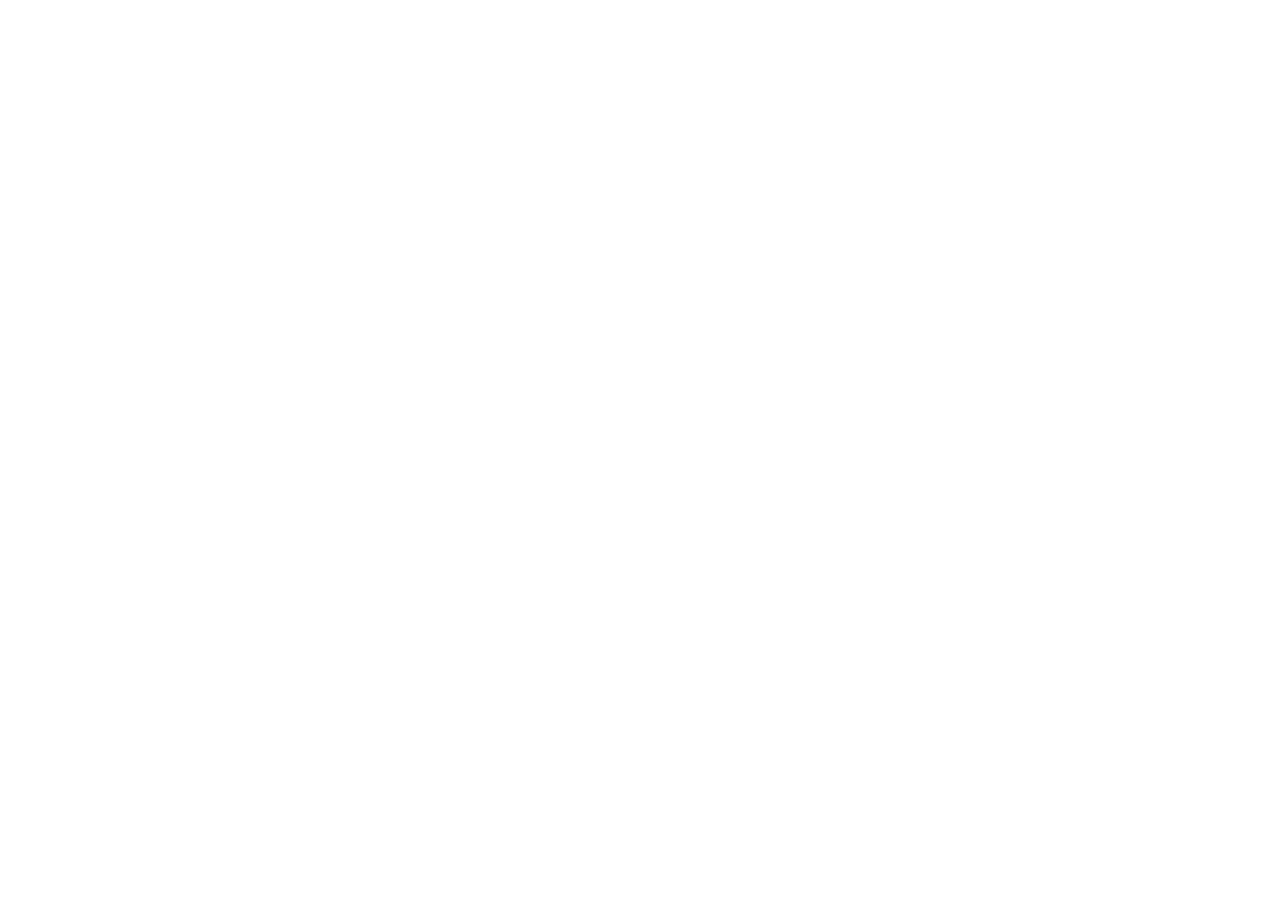
==== index.html @ d4f19b47 "初始化项目" ====
<!DOCTYPE html>
<html lang="en">
  <head>
    <meta charset="UTF-8" />
    <meta http-equiv="X-UA-Compatible" content="IE=edge" />
    <meta name="viewport" content="width=device-width, initial-scale=1.0" />
    <title>Document</title>
  </head>
  <body></body>
</html>
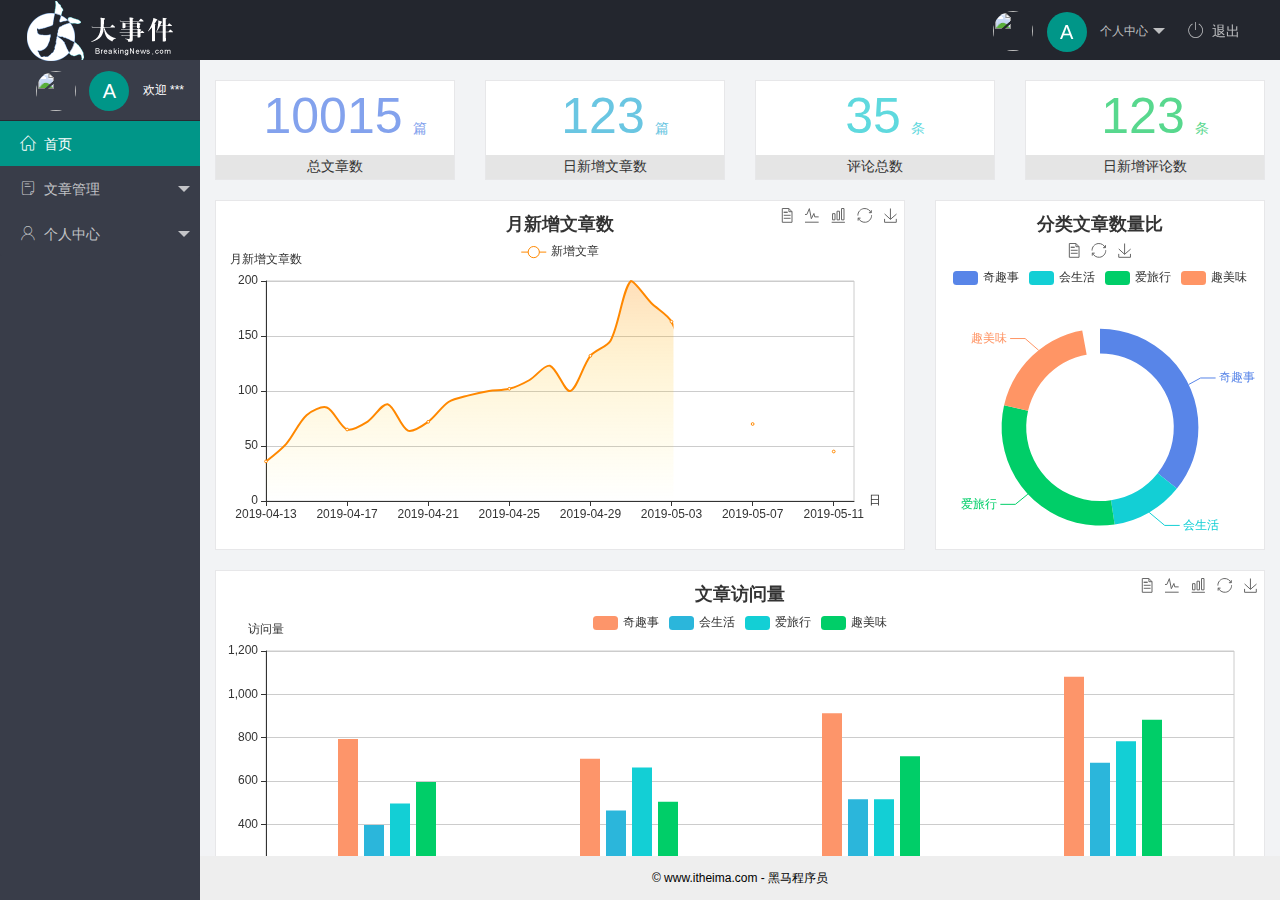
==== commit 6e590282: "完成主页功能的开发" ====
--- a/index.html
+++ b/index.html
@@ -4,7 +4,115 @@
     <meta charset="UTF-8" />
     <meta http-equiv="X-UA-Compatible" content="IE=edge" />
     <meta name="viewport" content="width=device-width, initial-scale=1.0" />
-    <title>Document</title>
+    <title>后台主页</title>
+    <link rel="stylesheet" href="/assets/lib/layui/css/layui.css" />
+    <link rel="stylesheet" href="/assets/css/index.css" />
+    <link rel="stylesheet" href="/assets/fonts/iconfont.css" />
   </head>
-  <body></body>
+  <body class="layui-layout-body">
+    <div class="layui-layout layui-layout-admin">
+      <div class="layui-header">
+        <div class="layui-logo">
+          <img src="/assets/images/logo.png" alt="" />
+        </div>
+        <!-- 头部区域（可配合layui已有的水平导航） -->
+        <ul class="layui-nav layui-layout-right">
+          <li class="layui-nav-item">
+            <a href="javascript:;" class="userinfo">
+              <img src="http://t.cn/RCzsdCq" class="layui-nav-img" />
+              <span class="text-avatar">A</span>
+              个人中心
+            </a>
+            <dl class="layui-nav-child">
+              <dd><a href="">基本资料</a></dd>
+              <dd><a href="">更换头像</a></dd>
+              <dd><a href="">重置密码</a></dd>
+            </dl>
+          </li>
+          <li class="layui-nav-item">
+            <a href="javascript:;" id="btnLogout"
+              ><span class="iconfont icon-tuichu"></span>退出</a
+            >
+          </li>
+        </ul>
+      </div>
+
+      <div class="layui-side layui-bg-black">
+        <div class="layui-side-scroll">
+          <div class="userinfo">
+            <img src="http://t.cn/RCzsdCq" class="layui-nav-img" />
+            <span class="text-avatar">A</span>
+            <span id="welcome">欢迎 ***</span>
+          </div>
+          <!-- 左侧导航区域（可配合layui已有的垂直导航） -->
+          <ul class="layui-nav layui-nav-tree" lay-shrink="all">
+            <li class="layui-nav-item layui-this">
+              <a href="/home/dashboard.html" target="fm"
+                ><span class="iconfont icon-home"></span>首页</a
+              >
+            </li>
+            <li class="layui-nav-item">
+              <a class="" href="javascript:;"
+                ><span class="iconfont icon-16"></span>文章管理</a
+              >
+              <dl class="layui-nav-child">
+                <dd>
+                  <a href="javascript:;"
+                    ><i class="layui-icon layui-icon-app"></i>文章类别</a
+                  >
+                </dd>
+                <dd>
+                  <a href="javascript:;"
+                    ><i class="layui-icon layui-icon-app"></i>文章列表</a
+                  >
+                </dd>
+                <dd>
+                  <a href="javascript:;"
+                    ><i class="layui-icon layui-icon-app"></i>发布文章</a
+                  >
+                </dd>
+              </dl>
+            </li>
+            <li class="layui-nav-item">
+              <a href="javascript:;">
+                <span class="iconfont icon-user"></span>个人中心
+              </a>
+              <dl class="layui-nav-child">
+                <dd>
+                  <a href="javascript:;"
+                    ><i class="layui-icon layui-icon-app"></i>基本资料</a
+                  >
+                </dd>
+                <dd>
+                  <a href="javascript:;"
+                    ><i class="layui-icon layui-icon-app"></i>更换头像</a
+                  >
+                </dd>
+                <dd>
+                  <a href="javascript:;"
+                    ><i class="layui-icon layui-icon-app"></i>重置密码</a
+                  >
+                </dd>
+              </dl>
+            </li>
+          </ul>
+        </div>
+      </div>
+
+      <div class="layui-body">
+        <!-- 内容主体区域 -->
+        <iframe name="fm" src="/home/dashboard.html" frameborder="0"></iframe>
+      </div>
+
+      <div class="layui-footer">
+        <!-- 底部固定区域 -->
+        © www.itheima.com - 黑马程序员
+      </div>
+    </div>
+    <!-- 导入 layui 的JS文件 -->
+    <script src="/assets/lib/layui/layui.all.js"></script>
+    <script src="/assets/lib/jquery.js"></script>
+    <script src="/assets/js/baseAPI.js"></script>
+    <script src="/assets/js/index.js"></script>
+  </body>
 </html>
--- a/assets/lib/layui/css/layui.css
+++ b/assets/lib/layui/css/layui.css
@@ -0,0 +1,2 @@
+/** layui-v2.5.5 MIT License By https://www.layui.com */
+ .layui-inline,img{display:inline-block;vertical-align:middle}h1,h2,h3,h4,h5,h6{font-weight:400}.layui-edge,.layui-header,.layui-inline,.layui-main{position:relative}.layui-body,.layui-edge,.layui-elip{overflow:hidden}.layui-btn,.layui-edge,.layui-inline,img{vertical-align:middle}.layui-btn,.layui-disabled,.layui-icon,.layui-unselect{-moz-user-select:none;-webkit-user-select:none;-ms-user-select:none}.layui-elip,.layui-form-checkbox span,.layui-form-pane .layui-form-label{text-overflow:ellipsis;white-space:nowrap}.layui-breadcrumb,.layui-tree-btnGroup{visibility:hidden}blockquote,body,button,dd,div,dl,dt,form,h1,h2,h3,h4,h5,h6,input,li,ol,p,pre,td,textarea,th,ul{margin:0;padding:0;-webkit-tap-highlight-color:rgba(0,0,0,0)}a:active,a:hover{outline:0}img{border:none}li{list-style:none}table{border-collapse:collapse;border-spacing:0}h4,h5,h6{font-size:100%}button,input,optgroup,option,select,textarea{font-family:inherit;font-size:inherit;font-style:inherit;font-weight:inherit;outline:0}pre{white-space:pre-wrap;white-space:-moz-pre-wrap;white-space:-pre-wrap;white-space:-o-pre-wrap;word-wrap:break-word}body{line-height:24px;font:14px Helvetica Neue,Helvetica,PingFang SC,Tahoma,Arial,sans-serif}hr{height:1px;margin:10px 0;border:0;clear:both}a{color:#333;text-decoration:none}a:hover{color:#777}a cite{font-style:normal;*cursor:pointer}.layui-border-box,.layui-border-box *{box-sizing:border-box}.layui-box,.layui-box *{box-sizing:content-box}.layui-clear{clear:both;*zoom:1}.layui-clear:after{content:'\20';clear:both;*zoom:1;display:block;height:0}.layui-inline{*display:inline;*zoom:1}.layui-edge{display:inline-block;width:0;height:0;border-width:6px;border-style:dashed;border-color:transparent}.layui-edge-top{top:-4px;border-bottom-color:#999;border-bottom-style:solid}.layui-edge-right{border-left-color:#999;border-left-style:solid}.layui-edge-bottom{top:2px;border-top-color:#999;border-top-style:solid}.layui-edge-left{border-right-color:#999;border-right-style:solid}.layui-disabled,.layui-disabled:hover{color:#d2d2d2!important;cursor:not-allowed!important}.layui-circle{border-radius:100%}.layui-show{display:block!important}.layui-hide{display:none!important}@font-face{font-family:layui-icon;src:url(../font/iconfont.eot?v=250);src:url(../font/iconfont.eot?v=250#iefix) format('embedded-opentype'),url(../font/iconfont.woff2?v=250) format('woff2'),url(../font/iconfont.woff?v=250) format('woff'),url(../font/iconfont.ttf?v=250) format('truetype'),url(../font/iconfont.svg?v=250#layui-icon) format('svg')}.layui-icon{font-family:layui-icon!important;font-size:16px;font-style:normal;-webkit-font-smoothing:antialiased;-moz-osx-font-smoothing:grayscale}.layui-icon-reply-fill:before{content:"\e611"}.layui-icon-set-fill:before{content:"\e614"}.layui-icon-menu-fill:before{content:"\e60f"}.layui-icon-search:before{content:"\e615"}.layui-icon-share:before{content:"\e641"}.layui-icon-set-sm:before{content:"\e620"}.layui-icon-engine:before{content:"\e628"}.layui-icon-close:before{content:"\1006"}.layui-icon-close-fill:before{content:"\1007"}.layui-icon-chart-screen:before{content:"\e629"}.layui-icon-star:before{content:"\e600"}.layui-icon-circle-dot:before{content:"\e617"}.layui-icon-chat:before{content:"\e606"}.layui-icon-release:before{content:"\e609"}.layui-icon-list:before{content:"\e60a"}.layui-icon-chart:before{content:"\e62c"}.layui-icon-ok-circle:before{content:"\1005"}.layui-icon-layim-theme:before{content:"\e61b"}.layui-icon-table:before{content:"\e62d"}.layui-icon-right:before{content:"\e602"}.layui-icon-left:before{content:"\e603"}.layui-icon-cart-simple:before{content:"\e698"}.layui-icon-face-cry:before{content:"\e69c"}.layui-icon-face-smile:before{content:"\e6af"}.layui-icon-survey:before{content:"\e6b2"}.layui-icon-tree:before{content:"\e62e"}.layui-icon-upload-circle:before{content:"\e62f"}.layui-icon-add-circle:before{content:"\e61f"}.layui-icon-download-circle:before{content:"\e601"}.layui-icon-templeate-1:before{content:"\e630"}.layui-icon-util:before{content:"\e631"}.layui-icon-face-surprised:before{content:"\e664"}.layui-icon-edit:before{content:"\e642"}.layui-icon-speaker:before{content:"\e645"}.layui-icon-down:before{content:"\e61a"}.layui-icon-file:before{content:"\e621"}.layui-icon-layouts:before{content:"\e632"}.layui-icon-rate-half:before{content:"\e6c9"}.layui-icon-add-circle-fine:before{content:"\e608"}.layui-icon-prev-circle:before{content:"\e633"}.layui-icon-read:before{content:"\e705"}.layui-icon-404:before{content:"\e61c"}.layui-icon-carousel:before{content:"\e634"}.layui-icon-help:before{content:"\e607"}.layui-icon-code-circle:before{content:"\e635"}.layui-icon-water:before{content:"\e636"}.layui-icon-username:before{content:"\e66f"}.layui-icon-find-fill:before{content:"\e670"}.layui-icon-about:before{content:"\e60b"}.layui-icon-location:before{content:"\e715"}.layui-icon-up:before{content:"\e619"}.layui-icon-pause:before{content:"\e651"}.layui-icon-date:before{content:"\e637"}.layui-icon-layim-uploadfile:before{content:"\e61d"}.layui-icon-delete:before{content:"\e640"}.layui-icon-play:before{content:"\e652"}.layui-icon-top:before{content:"\e604"}.layui-icon-friends:before{content:"\e612"}.layui-icon-refresh-3:before{content:"\e9aa"}.layui-icon-ok:before{content:"\e605"}.layui-icon-layer:before{content:"\e638"}.layui-icon-face-smile-fine:before{content:"\e60c"}.layui-icon-dollar:before{content:"\e659"}.layui-icon-group:before{content:"\e613"}.layui-icon-layim-download:before{content:"\e61e"}.layui-icon-picture-fine:before{content:"\e60d"}.layui-icon-link:before{content:"\e64c"}.layui-icon-diamond:before{content:"\e735"}.layui-icon-log:before{content:"\e60e"}.layui-icon-rate-solid:before{content:"\e67a"}.layui-icon-fonts-del:before{content:"\e64f"}.layui-icon-unlink:before{content:"\e64d"}.layui-icon-fonts-clear:before{content:"\e639"}.layui-icon-triangle-r:before{content:"\e623"}.layui-icon-circle:before{content:"\e63f"}.layui-icon-radio:before{content:"\e643"}.layui-icon-align-center:before{content:"\e647"}.layui-icon-align-right:before{content:"\e648"}.layui-icon-align-left:before{content:"\e649"}.layui-icon-loading-1:before{content:"\e63e"}.layui-icon-return:before{content:"\e65c"}.layui-icon-fonts-strong:before{content:"\e62b"}.layui-icon-upload:before{content:"\e67c"}.layui-icon-dialogue:before{content:"\e63a"}.layui-icon-video:before{content:"\e6ed"}.layui-icon-headset:before{content:"\e6fc"}.layui-icon-cellphone-fine:before{content:"\e63b"}.layui-icon-add-1:before{content:"\e654"}.layui-icon-face-smile-b:before{content:"\e650"}.layui-icon-fonts-html:before{content:"\e64b"}.layui-icon-form:before{content:"\e63c"}.layui-icon-cart:before{content:"\e657"}.layui-icon-camera-fill:before{content:"\e65d"}.layui-icon-tabs:before{content:"\e62a"}.layui-icon-fonts-code:before{content:"\e64e"}.layui-icon-fire:before{content:"\e756"}.layui-icon-set:before{content:"\e716"}.layui-icon-fonts-u:before{content:"\e646"}.layui-icon-triangle-d:before{content:"\e625"}.layui-icon-tips:before{content:"\e702"}.layui-icon-picture:before{content:"\e64a"}.layui-icon-more-vertical:before{content:"\e671"}.layui-icon-flag:before{content:"\e66c"}.layui-icon-loading:before{content:"\e63d"}.layui-icon-fonts-i:before{content:"\e644"}.layui-icon-refresh-1:before{content:"\e666"}.layui-icon-rmb:before{content:"\e65e"}.layui-icon-home:before{content:"\e68e"}.layui-icon-user:before{content:"\e770"}.layui-icon-notice:before{content:"\e667"}.layui-icon-login-weibo:before{content:"\e675"}.layui-icon-voice:before{content:"\e688"}.layui-icon-upload-drag:before{content:"\e681"}.layui-icon-login-qq:before{content:"\e676"}.layui-icon-snowflake:before{content:"\e6b1"}.layui-icon-file-b:before{content:"\e655"}.layui-icon-template:before{content:"\e663"}.layui-icon-auz:before{content:"\e672"}.layui-icon-console:before{content:"\e665"}.layui-icon-app:before{content:"\e653"}.layui-icon-prev:before{content:"\e65a"}.layui-icon-website:before{content:"\e7ae"}.layui-icon-next:before{content:"\e65b"}.layui-icon-component:before{content:"\e857"}.layui-icon-more:before{content:"\e65f"}.layui-icon-login-wechat:before{content:"\e677"}.layui-icon-shrink-right:before{content:"\e668"}.layui-icon-spread-left:before{content:"\e66b"}.layui-icon-camera:before{content:"\e660"}.layui-icon-note:before{content:"\e66e"}.layui-icon-refresh:before{content:"\e669"}.layui-icon-female:before{content:"\e661"}.layui-icon-male:before{content:"\e662"}.layui-icon-password:before{content:"\e673"}.layui-icon-senior:before{content:"\e674"}.layui-icon-theme:before{content:"\e66a"}.layui-icon-tread:before{content:"\e6c5"}.layui-icon-praise:before{content:"\e6c6"}.layui-icon-star-fill:before{content:"\e658"}.layui-icon-rate:before{content:"\e67b"}.layui-icon-template-1:before{content:"\e656"}.layui-icon-vercode:before{content:"\e679"}.layui-icon-cellphone:before{content:"\e678"}.layui-icon-screen-full:before{content:"\e622"}.layui-icon-screen-restore:before{content:"\e758"}.layui-icon-cols:before{content:"\e610"}.layui-icon-export:before{content:"\e67d"}.layui-icon-print:before{content:"\e66d"}.layui-icon-slider:before{content:"\e714"}.layui-icon-addition:before{content:"\e624"}.layui-icon-subtraction:before{content:"\e67e"}.layui-icon-service:before{content:"\e626"}.layui-icon-transfer:before{content:"\e691"}.layui-main{width:1140px;margin:0 auto}.layui-header{z-index:1000;height:60px}.layui-header a:hover{transition:all .5s;-webkit-transition:all .5s}.layui-side{position:fixed;left:0;top:0;bottom:0;z-index:999;width:200px;overflow-x:hidden}.layui-side-scroll{position:relative;width:220px;height:100%;overflow-x:hidden}.layui-body{position:absolute;left:200px;right:0;top:0;bottom:0;z-index:998;width:auto;overflow-y:auto;box-sizing:border-box}.layui-layout-body{overflow:hidden}.layui-layout-admin .layui-header{background-color:#23262E}.layui-layout-admin .layui-side{top:60px;width:200px;overflow-x:hidden}.layui-layout-admin .layui-body{position:fixed;top:60px;bottom:44px}.layui-layout-admin .layui-main{width:auto;margin:0 15px}.layui-layout-admin .layui-footer{position:fixed;left:200px;right:0;bottom:0;height:44px;line-height:44px;padding:0 15px;background-color:#eee}.layui-layout-admin .layui-logo{position:absolute;left:0;top:0;width:200px;height:100%;line-height:60px;text-align:center;color:#009688;font-size:16px}.layui-layout-admin .layui-header .layui-nav{background:0 0}.layui-layout-left{position:absolute!important;left:200px;top:0}.layui-layout-right{position:absolute!important;right:0;top:0}.layui-container{position:relative;margin:0 auto;padding:0 15px;box-sizing:border-box}.layui-fluid{position:relative;margin:0 auto;padding:0 15px}.layui-row:after,.layui-row:before{content:'';display:block;clear:both}.layui-col-lg1,.layui-col-lg10,.layui-col-lg11,.layui-col-lg12,.layui-col-lg2,.layui-col-lg3,.layui-col-lg4,.layui-col-lg5,.layui-col-lg6,.layui-col-lg7,.layui-col-lg8,.layui-col-lg9,.layui-col-md1,.layui-col-md10,.layui-col-md11,.layui-col-md12,.layui-col-md2,.layui-col-md3,.layui-col-md4,.layui-col-md5,.layui-col-md6,.layui-col-md7,.layui-col-md8,.layui-col-md9,.layui-col-sm1,.layui-col-sm10,.layui-col-sm11,.layui-col-sm12,.layui-col-sm2,.layui-col-sm3,.layui-col-sm4,.layui-col-sm5,.layui-col-sm6,.layui-col-sm7,.layui-col-sm8,.layui-col-sm9,.layui-col-xs1,.layui-col-xs10,.layui-col-xs11,.layui-col-xs12,.layui-col-xs2,.layui-col-xs3,.layui-col-xs4,.layui-col-xs5,.layui-col-xs6,.layui-col-xs7,.layui-col-xs8,.layui-col-xs9{position:relative;display:block;box-sizing:border-box}.layui-col-xs1,.layui-col-xs10,.layui-col-xs11,.layui-col-xs12,.layui-col-xs2,.layui-col-xs3,.layui-col-xs4,.layui-col-xs5,.layui-col-xs6,.layui-col-xs7,.layui-col-xs8,.layui-col-xs9{float:left}.layui-col-xs1{width:8.33333333%}.layui-col-xs2{width:16.66666667%}.layui-col-xs3{width:25%}.layui-col-xs4{width:33.33333333%}.layui-col-xs5{width:41.66666667%}.layui-col-xs6{width:50%}.layui-col-xs7{width:58.33333333%}.layui-col-xs8{width:66.66666667%}.layui-col-xs9{width:75%}.layui-col-xs10{width:83.33333333%}.layui-col-xs11{width:91.66666667%}.layui-col-xs12{width:100%}.layui-col-xs-offset1{margin-left:8.33333333%}.layui-col-xs-offset2{margin-left:16.66666667%}.layui-col-xs-offset3{margin-left:25%}.layui-col-xs-offset4{margin-left:33.33333333%}.layui-col-xs-offset5{margin-left:41.66666667%}.layui-col-xs-offset6{margin-left:50%}.layui-col-xs-offset7{margin-left:58.33333333%}.layui-col-xs-offset8{margin-left:66.66666667%}.layui-col-xs-offset9{margin-left:75%}.layui-col-xs-offset10{margin-left:83.33333333%}.layui-col-xs-offset11{margin-left:91.66666667%}.layui-col-xs-offset12{margin-left:100%}@media screen and (max-width:768px){.layui-hide-xs{display:none!important}.layui-show-xs-block{display:block!important}.layui-show-xs-inline{display:inline!important}.layui-show-xs-inline-block{display:inline-block!important}}@media screen and (min-width:768px){.layui-container{width:750px}.layui-hide-sm{display:none!important}.layui-show-sm-block{display:block!important}.layui-show-sm-inline{display:inline!important}.layui-show-sm-inline-block{display:inline-block!important}.layui-col-sm1,.layui-col-sm10,.layui-col-sm11,.layui-col-sm12,.layui-col-sm2,.layui-col-sm3,.layui-col-sm4,.layui-col-sm5,.layui-col-sm6,.layui-col-sm7,.layui-col-sm8,.layui-col-sm9{float:left}.layui-col-sm1{width:8.33333333%}.layui-col-sm2{width:16.66666667%}.layui-col-sm3{width:25%}.layui-col-sm4{width:33.33333333%}.layui-col-sm5{width:41.66666667%}.layui-col-sm6{width:50%}.layui-col-sm7{width:58.33333333%}.layui-col-sm8{width:66.66666667%}.layui-col-sm9{width:75%}.layui-col-sm10{width:83.33333333%}.layui-col-sm11{width:91.66666667%}.layui-col-sm12{width:100%}.layui-col-sm-offset1{margin-left:8.33333333%}.layui-col-sm-offset2{margin-left:16.66666667%}.layui-col-sm-offset3{margin-left:25%}.layui-col-sm-offset4{margin-left:33.33333333%}.layui-col-sm-offset5{margin-left:41.66666667%}.layui-col-sm-offset6{margin-left:50%}.layui-col-sm-offset7{margin-left:58.33333333%}.layui-col-sm-offset8{margin-left:66.66666667%}.layui-col-sm-offset9{margin-left:75%}.layui-col-sm-offset10{margin-left:83.33333333%}.layui-col-sm-offset11{margin-left:91.66666667%}.layui-col-sm-offset12{margin-left:100%}}@media screen and (min-width:992px){.layui-container{width:970px}.layui-hide-md{display:none!important}.layui-show-md-block{display:block!important}.layui-show-md-inline{display:inline!important}.layui-show-md-inline-block{display:inline-block!important}.layui-col-md1,.layui-col-md10,.layui-col-md11,.layui-col-md12,.layui-col-md2,.layui-col-md3,.layui-col-md4,.layui-col-md5,.layui-col-md6,.layui-col-md7,.layui-col-md8,.layui-col-md9{float:left}.layui-col-md1{width:8.33333333%}.layui-col-md2{width:16.66666667%}.layui-col-md3{width:25%}.layui-col-md4{width:33.33333333%}.layui-col-md5{width:41.66666667%}.layui-col-md6{width:50%}.layui-col-md7{width:58.33333333%}.layui-col-md8{width:66.66666667%}.layui-col-md9{width:75%}.layui-col-md10{width:83.33333333%}.layui-col-md11{width:91.66666667%}.layui-col-md12{width:100%}.layui-col-md-offset1{margin-left:8.33333333%}.layui-col-md-offset2{margin-left:16.66666667%}.layui-col-md-offset3{margin-left:25%}.layui-col-md-offset4{margin-left:33.33333333%}.layui-col-md-offset5{margin-left:41.66666667%}.layui-col-md-offset6{margin-left:50%}.layui-col-md-offset7{margin-left:58.33333333%}.layui-col-md-offset8{margin-left:66.66666667%}.layui-col-md-offset9{margin-left:75%}.layui-col-md-offset10{margin-left:83.33333333%}.layui-col-md-offset11{margin-left:91.66666667%}.layui-col-md-offset12{margin-left:100%}}@media screen and (min-width:1200px){.layui-container{width:1170px}.layui-hide-lg{display:none!important}.layui-show-lg-block{display:block!important}.layui-show-lg-inline{display:inline!important}.layui-show-lg-inline-block{display:inline-block!important}.layui-col-lg1,.layui-col-lg10,.layui-col-lg11,.layui-col-lg12,.layui-col-lg2,.layui-col-lg3,.layui-col-lg4,.layui-col-lg5,.layui-col-lg6,.layui-col-lg7,.layui-col-lg8,.layui-col-lg9{float:left}.layui-col-lg1{width:8.33333333%}.layui-col-lg2{width:16.66666667%}.layui-col-lg3{width:25%}.layui-col-lg4{width:33.33333333%}.layui-col-lg5{width:41.66666667%}.layui-col-lg6{width:50%}.layui-col-lg7{width:58.33333333%}.layui-col-lg8{width:66.66666667%}.layui-col-lg9{width:75%}.layui-col-lg10{width:83.33333333%}.layui-col-lg11{width:91.66666667%}.layui-col-lg12{width:100%}.layui-col-lg-offset1{margin-left:8.33333333%}.layui-col-lg-offset2{margin-left:16.66666667%}.layui-col-lg-offset3{margin-left:25%}.layui-col-lg-offset4{margin-left:33.33333333%}.layui-col-lg-offset5{margin-left:41.66666667%}.layui-col-lg-offset6{margin-left:50%}.layui-col-lg-offset7{margin-left:58.33333333%}.layui-col-lg-offset8{margin-left:66.66666667%}.layui-col-lg-offset9{margin-left:75%}.layui-col-lg-offset10{margin-left:83.33333333%}.layui-col-lg-offset11{margin-left:91.66666667%}.layui-col-lg-offset12{margin-left:100%}}.layui-col-space1{margin:-.5px}.layui-col-space1>*{padding:.5px}.layui-col-space3{margin:-1.5px}.layui-col-space3>*{padding:1.5px}.layui-col-space5{margin:-2.5px}.layui-col-space5>*{padding:2.5px}.layui-col-space8{margin:-3.5px}.layui-col-space8>*{padding:3.5px}.layui-col-space10{margin:-5px}.layui-col-space10>*{padding:5px}.layui-col-space12{margin:-6px}.layui-col-space12>*{padding:6px}.layui-col-space15{margin:-7.5px}.layui-col-space15>*{padding:7.5px}.layui-col-space18{margin:-9px}.layui-col-space18>*{padding:9px}.layui-col-space20{margin:-10px}.layui-col-space20>*{padding:10px}.layui-col-space22{margin:-11px}.layui-col-space22>*{padding:11px}.layui-col-space25{margin:-12.5px}.layui-col-space25>*{padding:12.5px}.layui-col-space30{margin:-15px}.layui-col-space30>*{padding:15px}.layui-btn,.layui-input,.layui-select,.layui-textarea,.layui-upload-button{outline:0;-webkit-appearance:none;transition:all .3s;-webkit-transition:all .3s;box-sizing:border-box}.layui-elem-quote{margin-bottom:10px;padding:15px;line-height:22px;border-left:5px solid #009688;border-radius:0 2px 2px 0;background-color:#f2f2f2}.layui-quote-nm{border-style:solid;border-width:1px 1px 1px 5px;background:0 0}.layui-elem-field{margin-bottom:10px;padding:0;border-width:1px;border-style:solid}.layui-elem-field legend{margin-left:20px;padding:0 10px;font-size:20px;font-weight:300}.layui-field-title{margin:10px 0 20px;border-width:1px 0 0}.layui-field-box{padding:10px 15px}.layui-field-title .layui-field-box{padding:10px 0}.layui-progress{position:relative;height:6px;border-radius:20px;background-color:#e2e2e2}.layui-progress-bar{position:absolute;left:0;top:0;width:0;max-width:100%;height:6px;border-radius:20px;text-align:right;background-color:#5FB878;transition:all .3s;-webkit-transition:all .3s}.layui-progress-big,.layui-progress-big .layui-progress-bar{height:18px;line-height:18px}.layui-progress-text{position:relative;top:-20px;line-height:18px;font-size:12px;color:#666}.layui-progress-big .layui-progress-text{position:static;padding:0 10px;color:#fff}.layui-collapse{border-width:1px;border-style:solid;border-radius:2px}.layui-colla-content,.layui-colla-item{border-top-width:1px;border-top-style:solid}.layui-colla-item:first-child{border-top:none}.layui-colla-title{position:relative;height:42px;line-height:42px;padding:0 15px 0 35px;color:#333;background-color:#f2f2f2;cursor:pointer;font-size:14px;overflow:hidden}.layui-colla-content{display:none;padding:10px 15px;line-height:22px;color:#666}.layui-colla-icon{position:absolute;left:15px;top:0;font-size:14px}.layui-card{margin-bottom:15px;border-radius:2px;background-color:#fff;box-shadow:0 1px 2px 0 rgba(0,0,0,.05)}.layui-card:last-child{margin-bottom:0}.layui-card-header{position:relative;height:42px;line-height:42px;padding:0 15px;border-bottom:1px solid #f6f6f6;color:#333;border-radius:2px 2px 0 0;font-size:14px}.layui-bg-black,.layui-bg-blue,.layui-bg-cyan,.layui-bg-green,.layui-bg-orange,.layui-bg-red{color:#fff!important}.layui-card-body{position:relative;padding:10px 15px;line-height:24px}.layui-card-body[pad15]{padding:15px}.layui-card-body[pad20]{padding:20px}.layui-card-body .layui-table{margin:5px 0}.layui-card .layui-tab{margin:0}.layui-panel-window{position:relative;padding:15px;border-radius:0;border-top:5px solid #E6E6E6;background-color:#fff}.layui-auxiliar-moving{position:fixed;left:0;right:0;top:0;bottom:0;width:100%;height:100%;background:0 0;z-index:9999999999}.layui-form-label,.layui-form-mid,.layui-form-select,.layui-input-block,.layui-input-inline,.layui-textarea{position:relative}.layui-bg-red{background-color:#FF5722!important}.layui-bg-orange{background-color:#FFB800!important}.layui-bg-green{background-color:#009688!important}.layui-bg-cyan{background-color:#2F4056!important}.layui-bg-blue{background-color:#1E9FFF!important}.layui-bg-black{background-color:#393D49!important}.layui-bg-gray{background-color:#eee!important;color:#666!important}.layui-badge-rim,.layui-colla-content,.layui-colla-item,.layui-collapse,.layui-elem-field,.layui-form-pane .layui-form-item[pane],.layui-form-pane .layui-form-label,.layui-input,.layui-layedit,.layui-layedit-tool,.layui-quote-nm,.layui-select,.layui-tab-bar,.layui-tab-card,.layui-tab-title,.layui-tab-title .layui-this:after,.layui-textarea{border-color:#e6e6e6}.layui-timeline-item:before,hr{background-color:#e6e6e6}.layui-text{line-height:22px;font-size:14px;color:#666}.layui-text h1,.layui-text h2,.layui-text h3{font-weight:500;color:#333}.layui-text h1{font-size:30px}.layui-text h2{font-size:24px}.layui-text h3{font-size:18px}.layui-text a:not(.layui-btn){color:#01AAED}.layui-text a:not(.layui-btn):hover{text-decoration:underline}.layui-text ul{padding:5px 0 5px 15px}.layui-text ul li{margin-top:5px;list-style-type:disc}.layui-text em,.layui-word-aux{color:#999!important;padding:0 5px!important}.layui-btn{display:inline-block;height:38px;line-height:38px;padding:0 18px;background-color:#009688;color:#fff;white-space:nowrap;text-align:center;font-size:14px;border:none;border-radius:2px;cursor:pointer}.layui-btn:hover{opacity:.8;filter:alpha(opacity=80);color:#fff}.layui-btn:active{opacity:1;filter:alpha(opacity=100)}.layui-btn+.layui-btn{margin-left:10px}.layui-btn-container{font-size:0}.layui-btn-container .layui-btn{margin-right:10px;margin-bottom:10px}.layui-btn-container .layui-btn+.layui-btn{margin-left:0}.layui-table .layui-btn-container .layui-btn{margin-bottom:9px}.layui-btn-radius{border-radius:100px}.layui-btn .layui-icon{margin-right:3px;font-size:18px;vertical-align:bottom;vertical-align:middle\9}.layui-btn-primary{border:1px solid #C9C9C9;background-color:#fff;color:#555}.layui-btn-primary:hover{border-color:#009688;color:#333}.layui-btn-normal{background-color:#1E9FFF}.layui-btn-warm{background-color:#FFB800}.layui-btn-danger{background-color:#FF5722}.layui-btn-checked{background-color:#5FB878}.layui-btn-disabled,.layui-btn-disabled:active,.layui-btn-disabled:hover{border:1px solid #e6e6e6;background-color:#FBFBFB;color:#C9C9C9;cursor:not-allowed;opacity:1}.layui-btn-lg{height:44px;line-height:44px;padding:0 25px;font-size:16px}.layui-btn-sm{height:30px;line-height:30px;padding:0 10px;font-size:12px}.layui-btn-sm i{font-size:16px!important}.layui-btn-xs{height:22px;line-height:22px;padding:0 5px;font-size:12px}.layui-btn-xs i{font-size:14px!important}.layui-btn-group{display:inline-block;vertical-align:middle;font-size:0}.layui-btn-group .layui-btn{margin-left:0!important;margin-right:0!important;border-left:1px solid rgba(255,255,255,.5);border-radius:0}.layui-btn-group .layui-btn-primary{border-left:none}.layui-btn-group .layui-btn-primary:hover{border-color:#C9C9C9;color:#009688}.layui-btn-group .layui-btn:first-child{border-left:none;border-radius:2px 0 0 2px}.layui-btn-group .layui-btn-primary:first-child{border-left:1px solid #c9c9c9}.layui-btn-group .layui-btn:last-child{border-radius:0 2px 2px 0}.layui-btn-group .layui-btn+.layui-btn{margin-left:0}.layui-btn-group+.layui-btn-group{margin-left:10px}.layui-btn-fluid{width:100%}.layui-input,.layui-select,.layui-textarea{height:38px;line-height:1.3;line-height:38px\9;border-width:1px;border-style:solid;background-color:#fff;border-radius:2px}.layui-input::-webkit-input-placeholder,.layui-select::-webkit-input-placeholder,.layui-textarea::-webkit-input-placeholder{line-height:1.3}.layui-input,.layui-textarea{display:block;width:100%;padding-left:10px}.layui-input:hover,.layui-textarea:hover{border-color:#D2D2D2!important}.layui-input:focus,.layui-textarea:focus{border-color:#C9C9C9!important}.layui-textarea{min-height:100px;height:auto;line-height:20px;padding:6px 10px;resize:vertical}.layui-select{padding:0 10px}.layui-form input[type=checkbox],.layui-form input[type=radio],.layui-form select{display:none}.layui-form [lay-ignore]{display:initial}.layui-form-item{margin-bottom:15px;clear:both;*zoom:1}.layui-form-item:after{content:'\20';clear:both;*zoom:1;display:block;height:0}.layui-form-label{float:left;display:block;padding:9px 15px;width:80px;font-weight:400;line-height:20px;text-align:right}.layui-form-label-col{display:block;float:none;padding:9px 0;line-height:20px;text-align:left}.layui-form-item .layui-inline{margin-bottom:5px;margin-right:10px}.layui-input-block{margin-left:110px;min-height:36px}.layui-input-inline{display:inline-block;vertical-align:middle}.layui-form-item .layui-input-inline{float:left;width:190px;margin-right:10px}.layui-form-text .layui-input-inline{width:auto}.layui-form-mid{float:left;display:block;padding:9px 0!important;line-height:20px;margin-right:10px}.layui-form-danger+.layui-form-select .layui-input,.layui-form-danger:focus{border-color:#FF5722!important}.layui-form-select .layui-input{padding-right:30px;cursor:pointer}.layui-form-select .layui-edge{position:absolute;right:10px;top:50%;margin-top:-3px;cursor:pointer;border-width:6px;border-top-color:#c2c2c2;border-top-style:solid;transition:all .3s;-webkit-transition:all .3s}.layui-form-select dl{display:none;position:absolute;left:0;top:42px;padding:5px 0;z-index:899;min-width:100%;border:1px solid #d2d2d2;max-height:300px;overflow-y:auto;background-color:#fff;border-radius:2px;box-shadow:0 2px 4px rgba(0,0,0,.12);box-sizing:border-box}.layui-form-select dl dd,.layui-form-select dl dt{padding:0 10px;line-height:36px;white-space:nowrap;overflow:hidden;text-overflow:ellipsis}.layui-form-select dl dt{font-size:12px;color:#999}.layui-form-select dl dd{cursor:pointer}.layui-form-select dl dd:hover{background-color:#f2f2f2;-webkit-transition:.5s all;transition:.5s all}.layui-form-select .layui-select-group dd{padding-left:20px}.layui-form-select dl dd.layui-select-tips{padding-left:10px!important;color:#999}.layui-form-select dl dd.layui-this{background-color:#5FB878;color:#fff}.layui-form-checkbox,.layui-form-select dl dd.layui-disabled{background-color:#fff}.layui-form-selected dl{display:block}.layui-form-checkbox,.layui-form-checkbox *,.layui-form-switch{display:inline-block;vertical-align:middle}.layui-form-selected .layui-edge{margin-top:-9px;-webkit-transform:rotate(180deg);transform:rotate(180deg);margin-top:-3px\9}:root .layui-form-selected .layui-edge{margin-top:-9px\0/IE9}.layui-form-selectup dl{top:auto;bottom:42px}.layui-select-none{margin:5px 0;text-align:center;color:#999}.layui-select-disabled .layui-disabled{border-color:#eee!important}.layui-select-disabled .layui-edge{border-top-color:#d2d2d2}.layui-form-checkbox{position:relative;height:30px;line-height:30px;margin-right:10px;padding-right:30px;cursor:pointer;font-size:0;-webkit-transition:.1s linear;transition:.1s linear;box-sizing:border-box}.layui-form-checkbox span{padding:0 10px;height:100%;font-size:14px;border-radius:2px 0 0 2px;background-color:#d2d2d2;color:#fff;overflow:hidden}.layui-form-checkbox:hover span{background-color:#c2c2c2}.layui-form-checkbox i{position:absolute;right:0;top:0;width:30px;height:28px;border:1px solid #d2d2d2;border-left:none;border-radius:0 2px 2px 0;color:#fff;font-size:20px;text-align:center}.layui-form-checkbox:hover i{border-color:#c2c2c2;color:#c2c2c2}.layui-form-checked,.layui-form-checked:hover{border-color:#5FB878}.layui-form-checked span,.layui-form-checked:hover span{background-color:#5FB878}.layui-form-checked i,.layui-form-checked:hover i{color:#5FB878}.layui-form-item .layui-form-checkbox{margin-top:4px}.layui-form-checkbox[lay-skin=primary]{height:auto!important;line-height:normal!important;min-width:18px;min-height:18px;border:none!important;margin-right:0;padding-left:28px;padding-right:0;background:0 0}.layui-form-checkbox[lay-skin=primary] span{padding-left:0;padding-right:15px;line-height:18px;background:0 0;color:#666}.layui-form-checkbox[lay-skin=primary] i{right:auto;left:0;width:16px;height:16px;line-height:16px;border:1px solid #d2d2d2;font-size:12px;border-radius:2px;background-color:#fff;-webkit-transition:.1s linear;transition:.1s linear}.layui-form-checkbox[lay-skin=primary]:hover i{border-color:#5FB878;color:#fff}.layui-form-checked[lay-skin=primary] i{border-color:#5FB878!important;background-color:#5FB878;color:#fff}.layui-checkbox-disbaled[lay-skin=primary] span{background:0 0!important;color:#c2c2c2}.layui-checkbox-disbaled[lay-skin=primary]:hover i{border-color:#d2d2d2}.layui-form-item .layui-form-checkbox[lay-skin=primary]{margin-top:10px}.layui-form-switch{position:relative;height:22px;line-height:22px;min-width:35px;padding:0 5px;margin-top:8px;border:1px solid #d2d2d2;border-radius:20px;cursor:pointer;background-color:#fff;-webkit-transition:.1s linear;transition:.1s linear}.layui-form-switch i{position:absolute;left:5px;top:3px;width:16px;height:16px;border-radius:20px;background-color:#d2d2d2;-webkit-transition:.1s linear;transition:.1s linear}.layui-form-switch em{position:relative;top:0;width:25px;margin-left:21px;padding:0!important;text-align:center!important;color:#999!important;font-style:normal!important;font-size:12px}.layui-form-onswitch{border-color:#5FB878;background-color:#5FB878}.layui-checkbox-disbaled,.layui-checkbox-disbaled i{border-color:#e2e2e2!important}.layui-form-onswitch i{left:100%;margin-left:-21px;background-color:#fff}.layui-form-onswitch em{margin-left:5px;margin-right:21px;color:#fff!important}.layui-checkbox-disbaled span{background-color:#e2e2e2!important}.layui-checkbox-disbaled:hover i{color:#fff!important}[lay-radio]{display:none}.layui-form-radio,.layui-form-radio *{display:inline-block;vertical-align:middle}.layui-form-radio{line-height:28px;margin:6px 10px 0 0;padding-right:10px;cursor:pointer;font-size:0}.layui-form-radio *{font-size:14px}.layui-form-radio>i{margin-right:8px;font-size:22px;color:#c2c2c2}.layui-form-radio>i:hover,.layui-form-radioed>i{color:#5FB878}.layui-radio-disbaled>i{color:#e2e2e2!important}.layui-form-pane .layui-form-label{width:110px;padding:8px 15px;height:38px;line-height:20px;border-width:1px;border-style:solid;border-radius:2px 0 0 2px;text-align:center;background-color:#FBFBFB;overflow:hidden;box-sizing:border-box}.layui-form-pane .layui-input-inline{margin-left:-1px}.layui-form-pane .layui-input-block{margin-left:110px;left:-1px}.layui-form-pane .layui-input{border-radius:0 2px 2px 0}.layui-form-pane .layui-form-text .layui-form-label{float:none;width:100%;border-radius:2px;box-sizing:border-box;text-align:left}.layui-form-pane .layui-form-text .layui-input-inline{display:block;margin:0;top:-1px;clear:both}.layui-form-pane .layui-form-text .layui-input-block{margin:0;left:0;top:-1px}.layui-form-pane .layui-form-text .layui-textarea{min-height:100px;border-radius:0 0 2px 2px}.layui-form-pane .layui-form-checkbox{margin:4px 0 4px 10px}.layui-form-pane .layui-form-radio,.layui-form-pane .layui-form-switch{margin-top:6px;margin-left:10px}.layui-form-pane .layui-form-item[pane]{position:relative;border-width:1px;border-style:solid}.layui-form-pane .layui-form-item[pane] .layui-form-label{position:absolute;left:0;top:0;height:100%;border-width:0 1px 0 0}.layui-form-pane .layui-form-item[pane] .layui-input-inline{margin-left:110px}@media screen and (max-width:450px){.layui-form-item .layui-form-label{text-overflow:ellipsis;overflow:hidden;white-space:nowrap}.layui-form-item .layui-inline{display:block;margin-right:0;margin-bottom:20px;clear:both}.layui-form-item .layui-inline:after{content:'\20';clear:both;display:block;height:0}.layui-form-item .layui-input-inline{display:block;float:none;left:-3px;width:auto;margin:0 0 10px 112px}.layui-form-item .layui-input-inline+.layui-form-mid{margin-left:110px;top:-5px;padding:0}.layui-form-item .layui-form-checkbox{margin-right:5px;margin-bottom:5px}}.layui-layedit{border-width:1px;border-style:solid;border-radius:2px}.layui-layedit-tool{padding:3px 5px;border-bottom-width:1px;border-bottom-style:solid;font-size:0}.layedit-tool-fixed{position:fixed;top:0;border-top:1px solid #e2e2e2}.layui-layedit-tool .layedit-tool-mid,.layui-layedit-tool .layui-icon{display:inline-block;vertical-align:middle;text-align:center;font-size:14px}.layui-layedit-tool .layui-icon{position:relative;width:32px;height:30px;line-height:30px;margin:3px 5px;color:#777;cursor:pointer;border-radius:2px}.layui-layedit-tool .layui-icon:hover{color:#393D49}.layui-layedit-tool .layui-icon:active{color:#000}.layui-layedit-tool .layedit-tool-active{background-color:#e2e2e2;color:#000}.layui-layedit-tool .layui-disabled,.layui-layedit-tool .layui-disabled:hover{color:#d2d2d2;cursor:not-allowed}.layui-layedit-tool .layedit-tool-mid{width:1px;height:18px;margin:0 10px;background-color:#d2d2d2}.layedit-tool-html{width:50px!important;font-size:30px!important}.layedit-tool-b,.layedit-tool-code,.layedit-tool-help{font-size:16px!important}.layedit-tool-d,.layedit-tool-face,.layedit-tool-image,.layedit-tool-unlink{font-size:18px!important}.layedit-tool-image input{position:absolute;font-size:0;left:0;top:0;width:100%;height:100%;opacity:.01;filter:Alpha(opacity=1);cursor:pointer}.layui-layedit-iframe iframe{display:block;width:100%}#LAY_layedit_code{overflow:hidden}.layui-laypage{display:inline-block;*display:inline;*zoom:1;vertical-align:middle;margin:10px 0;font-size:0}.layui-laypage>a:first-child,.layui-laypage>a:first-child em{border-radius:2px 0 0 2px}.layui-laypage>a:last-child,.layui-laypage>a:last-child em{border-radius:0 2px 2px 0}.layui-laypage>:first-child{margin-left:0!important}.layui-laypage>:last-child{margin-right:0!important}.layui-laypage a,.layui-laypage button,.layui-laypage input,.layui-laypage select,.layui-laypage span{border:1px solid #e2e2e2}.layui-laypage a,.layui-laypage span{display:inline-block;*display:inline;*zoom:1;vertical-align:middle;padding:0 15px;height:28px;line-height:28px;margin:0 -1px 5px 0;background-color:#fff;color:#333;font-size:12px}.layui-flow-more a *,.layui-laypage input,.layui-table-view select[lay-ignore]{display:inline-block}.layui-laypage a:hover{color:#009688}.layui-laypage em{font-style:normal}.layui-laypage .layui-laypage-spr{color:#999;font-weight:700}.layui-laypage a{text-decoration:none}.layui-laypage .layui-laypage-curr{position:relative}.layui-laypage .layui-laypage-curr em{position:relative;color:#fff}.layui-laypage .layui-laypage-curr .layui-laypage-em{position:absolute;left:-1px;top:-1px;padding:1px;width:100%;height:100%;background-color:#009688}.layui-laypage-em{border-radius:2px}.layui-laypage-next em,.layui-laypage-prev em{font-family:Sim sun;font-size:16px}.layui-laypage .layui-laypage-count,.layui-laypage .layui-laypage-limits,.layui-laypage .layui-laypage-refresh,.layui-laypage .layui-laypage-skip{margin-left:10px;margin-right:10px;padding:0;border:none}.layui-laypage .layui-laypage-limits,.layui-laypage .layui-laypage-refresh{vertical-align:top}.layui-laypage .layui-laypage-refresh i{font-size:18px;cursor:pointer}.layui-laypage select{height:22px;padding:3px;border-radius:2px;cursor:pointer}.layui-laypage .layui-laypage-skip{height:30px;line-height:30px;color:#999}.layui-laypage button,.layui-laypage input{height:30px;line-height:30px;border-radius:2px;vertical-align:top;background-color:#fff;box-sizing:border-box}.layui-laypage input{width:40px;margin:0 10px;padding:0 3px;text-align:center}.layui-laypage input:focus,.layui-laypage select:focus{border-color:#009688!important}.layui-laypage button{margin-left:10px;padding:0 10px;cursor:pointer}.layui-table,.layui-table-view{margin:10px 0}.layui-flow-more{margin:10px 0;text-align:center;color:#999;font-size:14px}.layui-flow-more a{height:32px;line-height:32px}.layui-flow-more a *{vertical-align:top}.layui-flow-more a cite{padding:0 20px;border-radius:3px;background-color:#eee;color:#333;font-style:normal}.layui-flow-more a cite:hover{opacity:.8}.layui-flow-more a i{font-size:30px;color:#737383}.layui-table{width:100%;background-color:#fff;color:#666}.layui-table tr{transition:all .3s;-webkit-transition:all .3s}.layui-table th{text-align:left;font-weight:400}.layui-table tbody tr:hover,.layui-table thead tr,.layui-table-click,.layui-table-header,.layui-table-hover,.layui-table-mend,.layui-table-patch,.layui-table-tool,.layui-table-total,.layui-table-total tr,.layui-table[lay-even] tr:nth-child(even){background-color:#f2f2f2}.layui-table td,.layui-table th,.layui-table-col-set,.layui-table-fixed-r,.layui-table-grid-down,.layui-table-header,.layui-table-page,.layui-table-tips-main,.layui-table-tool,.layui-table-total,.layui-table-view,.layui-table[lay-skin=line],.layui-table[lay-skin=row]{border-width:1px;border-style:solid;border-color:#e6e6e6}.layui-table td,.layui-table th{position:relative;padding:9px 15px;min-height:20px;line-height:20px;font-size:14px}.layui-table[lay-skin=line] td,.layui-table[lay-skin=line] th{border-width:0 0 1px}.layui-table[lay-skin=row] td,.layui-table[lay-skin=row] th{border-width:0 1px 0 0}.layui-table[lay-skin=nob] td,.layui-table[lay-skin=nob] th{border:none}.layui-table img{max-width:100px}.layui-table[lay-size=lg] td,.layui-table[lay-size=lg] th{padding:15px 30px}.layui-table-view .layui-table[lay-size=lg] .layui-table-cell{height:40px;line-height:40px}.layui-table[lay-size=sm] td,.layui-table[lay-size=sm] th{font-size:12px;padding:5px 10px}.layui-table-view .layui-table[lay-size=sm] .layui-table-cell{height:20px;line-height:20px}.layui-table[lay-data]{display:none}.layui-table-box{position:relative;overflow:hidden}.layui-table-view .layui-table{position:relative;width:auto;margin:0}.layui-table-view .layui-table[lay-skin=line]{border-width:0 1px 0 0}.layui-table-view .layui-table[lay-skin=row]{border-width:0 0 1px}.layui-table-view .layui-table td,.layui-table-view .layui-table th{padding:5px 0;border-top:none;border-left:none}.layui-table-view .layui-table th.layui-unselect .layui-table-cell span{cursor:pointer}.layui-table-view .layui-table td{cursor:default}.layui-table-view .layui-table td[data-edit=text]{cursor:text}.layui-table-view .layui-form-checkbox[lay-skin=primary] i{width:18px;height:18px}.layui-table-view .layui-form-radio{line-height:0;padding:0}.layui-table-view .layui-form-radio>i{margin:0;font-size:20px}.layui-table-init{position:absolute;left:0;top:0;width:100%;height:100%;text-align:center;z-index:110}.layui-table-init .layui-icon{position:absolute;left:50%;top:50%;margin:-15px 0 0 -15px;font-size:30px;color:#c2c2c2}.layui-table-header{border-width:0 0 1px;overflow:hidden}.layui-table-header .layui-table{margin-bottom:-1px}.layui-table-tool .layui-inline[lay-event]{position:relative;width:26px;height:26px;padding:5px;line-height:16px;margin-right:10px;text-align:center;color:#333;border:1px solid #ccc;cursor:pointer;-webkit-transition:.5s all;transition:.5s all}.layui-table-tool .layui-inline[lay-event]:hover{border:1px solid #999}.layui-table-tool-temp{padding-right:120px}.layui-table-tool-self{position:absolute;right:17px;top:10px}.layui-table-tool .layui-table-tool-self .layui-inline[lay-event]{margin:0 0 0 10px}.layui-table-tool-panel{position:absolute;top:29px;left:-1px;padding:5px 0;min-width:150px;min-height:40px;border:1px solid #d2d2d2;text-align:left;overflow-y:auto;background-color:#fff;box-shadow:0 2px 4px rgba(0,0,0,.12)}.layui-table-cell,.layui-table-tool-panel li{overflow:hidden;text-overflow:ellipsis;white-space:nowrap}.layui-table-tool-panel li{padding:0 10px;line-height:30px;-webkit-transition:.5s all;transition:.5s all}.layui-table-tool-panel li .layui-form-checkbox[lay-skin=primary]{width:100%;padding-left:28px}.layui-table-tool-panel li:hover{background-color:#f2f2f2}.layui-table-tool-panel li .layui-form-checkbox[lay-skin=primary] i{position:absolute;left:0;top:0}.layui-table-tool-panel li .layui-form-checkbox[lay-skin=primary] span{padding:0}.layui-table-tool .layui-table-tool-self .layui-table-tool-panel{left:auto;right:-1px}.layui-table-col-set{position:absolute;right:0;top:0;width:20px;height:100%;border-width:0 0 0 1px;background-color:#fff}.layui-table-sort{width:10px;height:20px;margin-left:5px;cursor:pointer!important}.layui-table-sort .layui-edge{position:absolute;left:5px;border-width:5px}.layui-table-sort .layui-table-sort-asc{top:3px;border-top:none;border-bottom-style:solid;border-bottom-color:#b2b2b2}.layui-table-sort .layui-table-sort-asc:hover{border-bottom-color:#666}.layui-table-sort .layui-table-sort-desc{bottom:5px;border-bottom:none;border-top-style:solid;border-top-color:#b2b2b2}.layui-table-sort .layui-table-sort-desc:hover{border-top-color:#666}.layui-table-sort[lay-sort=asc] .layui-table-sort-asc{border-bottom-color:#000}.layui-table-sort[lay-sort=desc] .layui-table-sort-desc{border-top-color:#000}.layui-table-cell{height:28px;line-height:28px;padding:0 15px;position:relative;box-sizing:border-box}.layui-table-cell .layui-form-checkbox[lay-skin=primary]{top:-1px;padding:0}.layui-table-cell .layui-table-link{color:#01AAED}.laytable-cell-checkbox,.laytable-cell-numbers,.laytable-cell-radio,.laytable-cell-space{padding:0;text-align:center}.layui-table-body{position:relative;overflow:auto;margin-right:-1px;margin-bottom:-1px}.layui-table-body .layui-none{line-height:26px;padding:15px;text-align:center;color:#999}.layui-table-fixed{position:absolute;left:0;top:0;z-index:101}.layui-table-fixed .layui-table-body{overflow:hidden}.layui-table-fixed-l{box-shadow:0 -1px 8px rgba(0,0,0,.08)}.layui-table-fixed-r{left:auto;right:-1px;border-width:0 0 0 1px;box-shadow:-1px 0 8px rgba(0,0,0,.08)}.layui-table-fixed-r .layui-table-header{position:relative;overflow:visible}.layui-table-mend{position:absolute;right:-49px;top:0;height:100%;width:50px}.layui-table-tool{position:relative;z-index:890;width:100%;min-height:50px;line-height:30px;padding:10px 15px;border-width:0 0 1px}.layui-table-tool .layui-btn-container{margin-bottom:-10px}.layui-table-page,.layui-table-total{border-width:1px 0 0;margin-bottom:-1px;overflow:hidden}.layui-table-page{position:relative;width:100%;padding:7px 7px 0;height:41px;font-size:12px;white-space:nowrap}.layui-table-page>div{height:26px}.layui-table-page .layui-laypage{margin:0}.layui-table-page .layui-laypage a,.layui-table-page .layui-laypage span{height:26px;line-height:26px;margin-bottom:10px;border:none;background:0 0}.layui-table-page .layui-laypage a,.layui-table-page .layui-laypage span.layui-laypage-curr{padding:0 12px}.layui-table-page .layui-laypage span{margin-left:0;padding:0}.layui-table-page .layui-laypage .layui-laypage-prev{margin-left:-7px!important}.layui-table-page .layui-laypage .layui-laypage-curr .layui-laypage-em{left:0;top:0;padding:0}.layui-table-page .layui-laypage button,.layui-table-page .layui-laypage input{height:26px;line-height:26px}.layui-table-page .layui-laypage input{width:40px}.layui-table-page .layui-laypage button{padding:0 10px}.layui-table-page select{height:18px}.layui-table-patch .layui-table-cell{padding:0;width:30px}.layui-table-edit{position:absolute;left:0;top:0;width:100%;height:100%;padding:0 14px 1px;border-radius:0;box-shadow:1px 1px 20px rgba(0,0,0,.15)}.layui-table-edit:focus{border-color:#5FB878!important}select.layui-table-edit{padding:0 0 0 10px;border-color:#C9C9C9}.layui-table-view .layui-form-checkbox,.layui-table-view .layui-form-radio,.layui-table-view .layui-form-switch{top:0;margin:0;box-sizing:content-box}.layui-table-view .layui-form-checkbox{top:-1px;height:26px;line-height:26px}.layui-table-view .layui-form-checkbox i{height:26px}.layui-table-grid .layui-table-cell{overflow:visible}.layui-table-grid-down{position:absolute;top:0;right:0;width:26px;height:100%;padding:5px 0;border-width:0 0 0 1px;text-align:center;background-color:#fff;color:#999;cursor:pointer}.layui-table-grid-down .layui-icon{position:absolute;top:50%;left:50%;margin:-8px 0 0 -8px}.layui-table-grid-down:hover{background-color:#fbfbfb}body .layui-table-tips .layui-layer-content{background:0 0;padding:0;box-shadow:0 1px 6px rgba(0,0,0,.12)}.layui-table-tips-main{margin:-44px 0 0 -1px;max-height:150px;padding:8px 15px;font-size:14px;overflow-y:scroll;background-color:#fff;color:#666}.layui-table-tips-c{position:absolute;right:-3px;top:-13px;width:20px;height:20px;padding:3px;cursor:pointer;background-color:#666;border-radius:50%;color:#fff}.layui-table-tips-c:hover{background-color:#777}.layui-table-tips-c:before{position:relative;right:-2px}.layui-upload-file{display:none!important;opacity:.01;filter:Alpha(opacity=1)}.layui-upload-drag,.layui-upload-form,.layui-upload-wrap{display:inline-block}.layui-upload-list{margin:10px 0}.layui-upload-choose{padding:0 10px;color:#999}.layui-upload-drag{position:relative;padding:30px;border:1px dashed #e2e2e2;background-color:#fff;text-align:center;cursor:pointer;color:#999}.layui-upload-drag .layui-icon{font-size:50px;color:#009688}.layui-upload-drag[lay-over]{border-color:#009688}.layui-upload-iframe{position:absolute;width:0;height:0;border:0;visibility:hidden}.layui-upload-wrap{position:relative;vertical-align:middle}.layui-upload-wrap .layui-upload-file{display:block!important;position:absolute;left:0;top:0;z-index:10;font-size:100px;width:100%;height:100%;opacity:.01;filter:Alpha(opacity=1);cursor:pointer}.layui-transfer-active,.layui-transfer-box{display:inline-block;vertical-align:middle}.layui-transfer-box,.layui-transfer-header,.layui-transfer-search{border-width:0;border-style:solid;border-color:#e6e6e6}.layui-transfer-box{position:relative;border-width:1px;width:200px;height:360px;border-radius:2px;background-color:#fff}.layui-transfer-box .layui-form-checkbox{width:100%;margin:0!important}.layui-transfer-header{height:38px;line-height:38px;padding:0 10px;border-bottom-width:1px}.layui-transfer-search{position:relative;padding:10px;border-bottom-width:1px}.layui-transfer-search .layui-input{height:32px;padding-left:30px;font-size:12px}.layui-transfer-search .layui-icon-search{position:absolute;left:20px;top:50%;margin-top:-8px;color:#666}.layui-transfer-active{margin:0 15px}.layui-transfer-active .layui-btn{display:block;margin:0;padding:0 15px;background-color:#5FB878;border-color:#5FB878;color:#fff}.layui-transfer-active .layui-btn-disabled{background-color:#FBFBFB;border-color:#e6e6e6;color:#C9C9C9}.layui-transfer-active .layui-btn:first-child{margin-bottom:15px}.layui-transfer-active .layui-btn .layui-icon{margin:0;font-size:14px!important}.layui-transfer-data{padding:5px 0;overflow:auto}.layui-transfer-data li{height:32px;line-height:32px;padding:0 10px}.layui-transfer-data li:hover{background-color:#f2f2f2;transition:.5s all}.layui-transfer-data .layui-none{padding:15px 10px;text-align:center;color:#999}.layui-nav{position:relative;padding:0 20px;background-color:#393D49;color:#fff;border-radius:2px;font-size:0;box-sizing:border-box}.layui-nav *{font-size:14px}.layui-nav .layui-nav-item{position:relative;display:inline-block;*display:inline;*zoom:1;vertical-align:middle;line-height:60px}.layui-nav .layui-nav-item a{display:block;padding:0 20px;color:#fff;color:rgba(255,255,255,.7);transition:all .3s;-webkit-transition:all .3s}.layui-nav .layui-this:after,.layui-nav-bar,.layui-nav-tree .layui-nav-itemed:after{position:absolute;left:0;top:0;width:0;height:5px;background-color:#5FB878;transition:all .2s;-webkit-transition:all .2s}.layui-nav-bar{z-index:1000}.layui-nav .layui-nav-item a:hover,.layui-nav .layui-this a{color:#fff}.layui-nav .layui-this:after{content:'';top:auto;bottom:0;width:100%}.layui-nav-img{width:30px;height:30px;margin-right:10px;border-radius:50%}.layui-nav .layui-nav-more{content:'';width:0;height:0;border-style:solid dashed dashed;border-color:#fff transparent transparent;overflow:hidden;cursor:pointer;transition:all .2s;-webkit-transition:all .2s;position:absolute;top:50%;right:3px;margin-top:-3px;border-width:6px;border-top-color:rgba(255,255,255,.7)}.layui-nav .layui-nav-mored,.layui-nav-itemed>a .layui-nav-more{margin-top:-9px;border-style:dashed dashed solid;border-color:transparent transparent #fff}.layui-nav-child{display:none;position:absolute;left:0;top:65px;min-width:100%;line-height:36px;padding:5px 0;box-shadow:0 2px 4px rgba(0,0,0,.12);border:1px solid #d2d2d2;background-color:#fff;z-index:100;border-radius:2px;white-space:nowrap}.layui-nav .layui-nav-child a{color:#333}.layui-nav .layui-nav-child a:hover{background-color:#f2f2f2;color:#000}.layui-nav-child dd{position:relative}.layui-nav .layui-nav-child dd.layui-this a,.layui-nav-child dd.layui-this{background-color:#5FB878;color:#fff}.layui-nav-child dd.layui-this:after{display:none}.layui-nav-tree{width:200px;padding:0}.layui-nav-tree .layui-nav-item{display:block;width:100%;line-height:45px}.layui-nav-tree .layui-nav-item a{position:relative;height:45px;line-height:45px;text-overflow:ellipsis;overflow:hidden;white-space:nowrap}.layui-nav-tree .layui-nav-item a:hover{background-color:#4E5465}.layui-nav-tree .layui-nav-bar{width:5px;height:0;background-color:#009688}.layui-nav-tree .layui-nav-child dd.layui-this,.layui-nav-tree .layui-nav-child dd.layui-this a,.layui-nav-tree .layui-this,.layui-nav-tree .layui-this>a,.layui-nav-tree .layui-this>a:hover{background-color:#009688;color:#fff}.layui-nav-tree .layui-this:after{display:none}.layui-nav-itemed>a,.layui-nav-tree .layui-nav-title a,.layui-nav-tree .layui-nav-title a:hover{color:#fff!important}.layui-nav-tree .layui-nav-child{position:relative;z-index:0;top:0;border:none;box-shadow:none}.layui-nav-tree .layui-nav-child a{height:40px;line-height:40px;color:#fff;color:rgba(255,255,255,.7)}.layui-nav-tree .layui-nav-child,.layui-nav-tree .layui-nav-child a:hover{background:0 0;color:#fff}.layui-nav-tree .layui-nav-more{right:10px}.layui-nav-itemed>.layui-nav-child{display:block;padding:0;background-color:rgba(0,0,0,.3)!important}.layui-nav-itemed>.layui-nav-child>.layui-this>.layui-nav-child{display:block}.layui-nav-side{position:fixed;top:0;bottom:0;left:0;overflow-x:hidden;z-index:999}.layui-bg-blue .layui-nav-bar,.layui-bg-blue .layui-nav-itemed:after,.layui-bg-blue .layui-this:after{background-color:#93D1FF}.layui-bg-blue .layui-nav-child dd.layui-this{background-color:#1E9FFF}.layui-bg-blue .layui-nav-itemed>a,.layui-nav-tree.layui-bg-blue .layui-nav-title a,.layui-nav-tree.layui-bg-blue .layui-nav-title a:hover{background-color:#007DDB!important}.layui-breadcrumb{font-size:0}.layui-breadcrumb>*{font-size:14px}.layui-breadcrumb a{color:#999!important}.layui-breadcrumb a:hover{color:#5FB878!important}.layui-breadcrumb a cite{color:#666;font-style:normal}.layui-breadcrumb span[lay-separator]{margin:0 10px;color:#999}.layui-tab{margin:10px 0;text-align:left!important}.layui-tab[overflow]>.layui-tab-title{overflow:hidden}.layui-tab-title{position:relative;left:0;height:40px;white-space:nowrap;font-size:0;border-bottom-width:1px;border-bottom-style:solid;transition:all .2s;-webkit-transition:all .2s}.layui-tab-title li{display:inline-block;*display:inline;*zoom:1;vertical-align:middle;font-size:14px;transition:all .2s;-webkit-transition:all .2s;position:relative;line-height:40px;min-width:65px;padding:0 15px;text-align:center;cursor:pointer}.layui-tab-title li a{display:block}.layui-tab-title .layui-this{color:#000}.layui-tab-title .layui-this:after{position:absolute;left:0;top:0;content:'';width:100%;height:41px;border-width:1px;border-style:solid;border-bottom-color:#fff;border-radius:2px 2px 0 0;box-sizing:border-box;pointer-events:none}.layui-tab-bar{position:absolute;right:0;top:0;z-index:10;width:30px;height:39px;line-height:39px;border-width:1px;border-style:solid;border-radius:2px;text-align:center;background-color:#fff;cursor:pointer}.layui-tab-bar .layui-icon{position:relative;display:inline-block;top:3px;transition:all .3s;-webkit-transition:all .3s}.layui-tab-item{display:none}.layui-tab-more{padding-right:30px;height:auto!important;white-space:normal!important}.layui-tab-more li.layui-this:after{border-bottom-color:#e2e2e2;border-radius:2px}.layui-tab-more .layui-tab-bar .layui-icon{top:-2px;top:3px\9;-webkit-transform:rotate(180deg);transform:rotate(180deg)}:root .layui-tab-more .layui-tab-bar .layui-icon{top:-2px\0/IE9}.layui-tab-content{padding:10px}.layui-tab-title li .layui-tab-close{position:relative;display:inline-block;width:18px;height:18px;line-height:20px;margin-left:8px;top:1px;text-align:center;font-size:14px;color:#c2c2c2;transition:all .2s;-webkit-transition:all .2s}.layui-tab-title li .layui-tab-close:hover{border-radius:2px;background-color:#FF5722;color:#fff}.layui-tab-brief>.layui-tab-title .layui-this{color:#009688}.layui-tab-brief>.layui-tab-more li.layui-this:after,.layui-tab-brief>.layui-tab-title .layui-this:after{border:none;border-radius:0;border-bottom:2px solid #5FB878}.layui-tab-brief[overflow]>.layui-tab-title .layui-this:after{top:-1px}.layui-tab-card{border-width:1px;border-style:solid;border-radius:2px;box-shadow:0 2px 5px 0 rgba(0,0,0,.1)}.layui-tab-card>.layui-tab-title{background-color:#f2f2f2}.layui-tab-card>.layui-tab-title li{margin-right:-1px;margin-left:-1px}.layui-tab-card>.layui-tab-title .layui-this{background-color:#fff}.layui-tab-card>.layui-tab-title .layui-this:after{border-top:none;border-width:1px;border-bottom-color:#fff}.layui-tab-card>.layui-tab-title .layui-tab-bar{height:40px;line-height:40px;border-radius:0;border-top:none;border-right:none}.layui-tab-card>.layui-tab-more .layui-this{background:0 0;color:#5FB878}.layui-tab-card>.layui-tab-more .layui-this:after{border:none}.layui-timeline{padding-left:5px}.layui-timeline-item{position:relative;padding-bottom:20px}.layui-timeline-axis{position:absolute;left:-5px;top:0;z-index:10;width:20px;height:20px;line-height:20px;background-color:#fff;color:#5FB878;border-radius:50%;text-align:center;cursor:pointer}.layui-timeline-axis:hover{color:#FF5722}.layui-timeline-item:before{content:'';position:absolute;left:5px;top:0;z-index:0;width:1px;height:100%}.layui-timeline-item:last-child:before{display:none}.layui-timeline-item:first-child:before{display:block}.layui-timeline-content{padding-left:25px}.layui-timeline-title{position:relative;margin-bottom:10px}.layui-badge,.layui-badge-dot,.layui-badge-rim{position:relative;display:inline-block;padding:0 6px;font-size:12px;text-align:center;background-color:#FF5722;color:#fff;border-radius:2px}.layui-badge{height:18px;line-height:18px}.layui-badge-dot{width:8px;height:8px;padding:0;border-radius:50%}.layui-badge-rim{height:18px;line-height:18px;border-width:1px;border-style:solid;background-color:#fff;color:#666}.layui-btn .layui-badge,.layui-btn .layui-badge-dot{margin-left:5px}.layui-nav .layui-badge,.layui-nav .layui-badge-dot{position:absolute;top:50%;margin:-8px 6px 0}.layui-tab-title .layui-badge,.layui-tab-title .layui-badge-dot{left:5px;top:-2px}.layui-carousel{position:relative;left:0;top:0;background-color:#f8f8f8}.layui-carousel>[carousel-item]{position:relative;width:100%;height:100%;overflow:hidden}.layui-carousel>[carousel-item]:before{position:absolute;content:'\e63d';left:50%;top:50%;width:100px;line-height:20px;margin:-10px 0 0 -50px;text-align:center;color:#c2c2c2;font-family:layui-icon!important;font-size:30px;font-style:normal;-webkit-font-smoothing:antialiased;-moz-osx-font-smoothing:grayscale}.layui-carousel>[carousel-item]>*{display:none;position:absolute;left:0;top:0;width:100%;height:100%;background-color:#f8f8f8;transition-duration:.3s;-webkit-transition-duration:.3s}.layui-carousel-updown>*{-webkit-transition:.3s ease-in-out up;transition:.3s ease-in-out up}.layui-carousel-arrow{display:none\9;opacity:0;position:absolute;left:10px;top:50%;margin-top:-18px;width:36px;height:36px;line-height:36px;text-align:center;font-size:20px;border:0;border-radius:50%;background-color:rgba(0,0,0,.2);color:#fff;-webkit-transition-duration:.3s;transition-duration:.3s;cursor:pointer}.layui-carousel-arrow[lay-type=add]{left:auto!important;right:10px}.layui-carousel:hover .layui-carousel-arrow[lay-type=add],.layui-carousel[lay-arrow=always] .layui-carousel-arrow[lay-type=add]{right:20px}.layui-carousel[lay-arrow=always] .layui-carousel-arrow{opacity:1;left:20px}.layui-carousel[lay-arrow=none] .layui-carousel-arrow{display:none}.layui-carousel-arrow:hover,.layui-carousel-ind ul:hover{background-color:rgba(0,0,0,.35)}.layui-carousel:hover .layui-carousel-arrow{display:block\9;opacity:1;left:20px}.layui-carousel-ind{position:relative;top:-35px;width:100%;line-height:0!important;text-align:center;font-size:0}.layui-carousel[lay-indicator=outside]{margin-bottom:30px}.layui-carousel[lay-indicator=outside] .layui-carousel-ind{top:10px}.layui-carousel[lay-indicator=outside] .layui-carousel-ind ul{background-color:rgba(0,0,0,.5)}.layui-carousel[lay-indicator=none] .layui-carousel-ind{display:none}.layui-carousel-ind ul{display:inline-block;padding:5px;background-color:rgba(0,0,0,.2);border-radius:10px;-webkit-transition-duration:.3s;transition-duration:.3s}.layui-carousel-ind li{display:inline-block;width:10px;height:10px;margin:0 3px;font-size:14px;background-color:#e2e2e2;background-color:rgba(255,255,255,.5);border-radius:50%;cursor:pointer;-webkit-transition-duration:.3s;transition-duration:.3s}.layui-carousel-ind li:hover{background-color:rgba(255,255,255,.7)}.layui-carousel-ind li.layui-this{background-color:#fff}.layui-carousel>[carousel-item]>.layui-carousel-next,.layui-carousel>[carousel-item]>.layui-carousel-prev,.layui-carousel>[carousel-item]>.layui-this{display:block}.layui-carousel>[carousel-item]>.layui-this{left:0}.layui-carousel>[carousel-item]>.layui-carousel-prev{left:-100%}.layui-carousel>[carousel-item]>.layui-carousel-next{left:100%}.layui-carousel>[carousel-item]>.layui-carousel-next.layui-carousel-left,.layui-carousel>[carousel-item]>.layui-carousel-prev.layui-carousel-right{left:0}.layui-carousel>[carousel-item]>.layui-this.layui-carousel-left{left:-100%}.layui-carousel>[carousel-item]>.layui-this.layui-carousel-right{left:100%}.layui-carousel[lay-anim=updown] .layui-carousel-arrow{left:50%!important;top:20px;margin:0 0 0 -18px}.layui-carousel[lay-anim=updown]>[carousel-item]>*,.layui-carousel[lay-anim=fade]>[carousel-item]>*{left:0!important}.layui-carousel[lay-anim=updown] .layui-carousel-arrow[lay-type=add]{top:auto!important;bottom:20px}.layui-carousel[lay-anim=updown] .layui-carousel-ind{position:absolute;top:50%;right:20px;width:auto;height:auto}.layui-carousel[lay-anim=updown] .layui-carousel-ind ul{padding:3px 5px}.layui-carousel[lay-anim=updown] .layui-carousel-ind li{display:block;margin:6px 0}.layui-carousel[lay-anim=updown]>[carousel-item]>.layui-this{top:0}.layui-carousel[lay-anim=updown]>[carousel-item]>.layui-carousel-prev{top:-100%}.layui-carousel[lay-anim=updown]>[carousel-item]>.layui-carousel-next{top:100%}.layui-carousel[lay-anim=updown]>[carousel-item]>.layui-carousel-next.layui-carousel-left,.layui-carousel[lay-anim=updown]>[carousel-item]>.layui-carousel-prev.layui-carousel-right{top:0}.layui-carousel[lay-anim=updown]>[carousel-item]>.layui-this.layui-carousel-left{top:-100%}.layui-carousel[lay-anim=updown]>[carousel-item]>.layui-this.layui-carousel-right{top:100%}.layui-carousel[lay-anim=fade]>[carousel-item]>.layui-carousel-next,.layui-carousel[lay-anim=fade]>[carousel-item]>.layui-carousel-prev{opacity:0}.layui-carousel[lay-anim=fade]>[carousel-item]>.layui-carousel-next.layui-carousel-left,.layui-carousel[lay-anim=fade]>[carousel-item]>.layui-carousel-prev.layui-carousel-right{opacity:1}.layui-carousel[lay-anim=fade]>[carousel-item]>.layui-this.layui-carousel-left,.layui-carousel[lay-anim=fade]>[carousel-item]>.layui-this.layui-carousel-right{opacity:0}.layui-fixbar{position:fixed;right:15px;bottom:15px;z-index:999999}.layui-fixbar li{width:50px;height:50px;line-height:50px;margin-bottom:1px;text-align:center;cursor:pointer;font-size:30px;background-color:#9F9F9F;color:#fff;border-radius:2px;opacity:.95}.layui-fixbar li:hover{opacity:.85}.layui-fixbar li:active{opacity:1}.layui-fixbar .layui-fixbar-top{display:none;font-size:40px}body .layui-util-face{border:none;background:0 0}body .layui-util-face .layui-layer-content{padding:0;background-color:#fff;color:#666;box-shadow:none}.layui-util-face .layui-layer-TipsG{display:none}.layui-util-face ul{position:relative;width:372px;padding:10px;border:1px solid #D9D9D9;background-color:#fff;box-shadow:0 0 20px rgba(0,0,0,.2)}.layui-util-face ul li{cursor:pointer;float:left;border:1px solid #e8e8e8;height:22px;width:26px;overflow:hidden;margin:-1px 0 0 -1px;padding:4px 2px;text-align:center}.layui-util-face ul li:hover{position:relative;z-index:2;border:1px solid #eb7350;background:#fff9ec}.layui-code{position:relative;margin:10px 0;padding:15px;line-height:20px;border:1px solid #ddd;border-left-width:6px;background-color:#F2F2F2;color:#333;font-family:Courier New;font-size:12px}.layui-rate,.layui-rate *{display:inline-block;vertical-align:middle}.layui-rate{padding:10px 5px 10px 0;font-size:0}.layui-rate li i.layui-icon{font-size:20px;color:#FFB800;margin-right:5px;transition:all .3s;-webkit-transition:all .3s}.layui-rate li i:hover{cursor:pointer;transform:scale(1.12);-webkit-transform:scale(1.12)}.layui-rate[readonly] li i:hover{cursor:default;transform:scale(1)}.layui-colorpicker{width:26px;height:26px;border:1px solid #e6e6e6;padding:5px;border-radius:2px;line-height:24px;display:inline-block;cursor:pointer;transition:all .3s;-webkit-transition:all .3s}.layui-colorpicker:hover{border-color:#d2d2d2}.layui-colorpicker.layui-colorpicker-lg{width:34px;height:34px;line-height:32px}.layui-colorpicker.layui-colorpicker-sm{width:24px;height:24px;line-height:22px}.layui-colorpicker.layui-colorpicker-xs{width:22px;height:22px;line-height:20px}.layui-colorpicker-trigger-bgcolor{display:block;background:url([data-uri]);border-radius:2px}.layui-colorpicker-trigger-span{display:block;height:100%;box-sizing:border-box;border:1px solid rgba(0,0,0,.15);border-radius:2px;text-align:center}.layui-colorpicker-trigger-i{display:inline-block;color:#FFF;font-size:12px}.layui-colorpicker-trigger-i.layui-icon-close{color:#999}.layui-colorpicker-main{position:absolute;z-index:66666666;width:280px;padding:7px;background:#FFF;border:1px solid #d2d2d2;border-radius:2px;box-shadow:0 2px 4px rgba(0,0,0,.12)}.layui-colorpicker-main-wrapper{height:180px;position:relative}.layui-colorpicker-basis{width:260px;height:100%;position:relative}.layui-colorpicker-basis-white{width:100%;height:100%;position:absolute;top:0;left:0;background:linear-gradient(90deg,#FFF,hsla(0,0%,100%,0))}.layui-colorpicker-basis-black{width:100%;height:100%;position:absolute;top:0;left:0;background:linear-gradient(0deg,#000,transparent)}.layui-colorpicker-basis-cursor{width:10px;height:10px;border:1px solid #FFF;border-radius:50%;position:absolute;top:-3px;right:-3px;cursor:pointer}.layui-colorpicker-side{position:absolute;top:0;right:0;width:12px;height:100%;background:linear-gradient(red,#FF0,#0F0,#0FF,#00F,#F0F,red)}.layui-colorpicker-side-slider{width:100%;height:5px;box-shadow:0 0 1px #888;box-sizing:border-box;background:#FFF;border-radius:1px;border:1px solid #f0f0f0;cursor:pointer;position:absolute;left:0}.layui-colorpicker-main-alpha{display:none;height:12px;margin-top:7px;background:url([data-uri])}.layui-colorpicker-alpha-bgcolor{height:100%;position:relative}.layui-colorpicker-alpha-slider{width:5px;height:100%;box-shadow:0 0 1px #888;box-sizing:border-box;background:#FFF;border-radius:1px;border:1px solid #f0f0f0;cursor:pointer;position:absolute;top:0}.layui-colorpicker-main-pre{padding-top:7px;font-size:0}.layui-colorpicker-pre{width:20px;height:20px;border-radius:2px;display:inline-block;margin-left:6px;margin-bottom:7px;cursor:pointer}.layui-colorpicker-pre:nth-child(11n+1){margin-left:0}.layui-colorpicker-pre-isalpha{background:url([data-uri])}.layui-colorpicker-pre.layui-this{box-shadow:0 0 3px 2px rgba(0,0,0,.15)}.layui-colorpicker-pre>div{height:100%;border-radius:2px}.layui-colorpicker-main-input{text-align:right;padding-top:7px}.layui-colorpicker-main-input .layui-btn-container .layui-btn{margin:0 0 0 10px}.layui-colorpicker-main-input div.layui-inline{float:left;margin-right:10px;font-size:14px}.layui-colorpicker-main-input input.layui-input{width:150px;height:30px;color:#666}.layui-slider{height:4px;background:#e2e2e2;border-radius:3px;position:relative;cursor:pointer}.layui-slider-bar{border-radius:3px;position:absolute;height:100%}.layui-slider-step{position:absolute;top:0;width:4px;height:4px;border-radius:50%;background:#FFF;-webkit-transform:translateX(-50%);transform:translateX(-50%)}.layui-slider-wrap{width:36px;height:36px;position:absolute;top:-16px;-webkit-transform:translateX(-50%);transform:translateX(-50%);z-index:10;text-align:center}.layui-slider-wrap-btn{width:12px;height:12px;border-radius:50%;background:#FFF;display:inline-block;vertical-align:middle;cursor:pointer;transition:.3s}.layui-slider-wrap:after{content:"";height:100%;display:inline-block;vertical-align:middle}.layui-slider-wrap-btn.layui-slider-hover,.layui-slider-wrap-btn:hover{transform:scale(1.2)}.layui-slider-wrap-btn.layui-disabled:hover{transform:scale(1)!important}.layui-slider-tips{position:absolute;top:-42px;z-index:66666666;white-space:nowrap;display:none;-webkit-transform:translateX(-50%);transform:translateX(-50%);color:#FFF;background:#000;border-radius:3px;height:25px;line-height:25px;padding:0 10px}.layui-slider-tips:after{content:'';position:absolute;bottom:-12px;left:50%;margin-left:-6px;width:0;height:0;border-width:6px;border-style:solid;border-color:#000 transparent transparent}.layui-slider-input{width:70px;height:32px;border:1px solid #e6e6e6;border-radius:3px;font-size:16px;line-height:32px;position:absolute;right:0;top:-15px}.layui-slider-input-btn{display:none;position:absolute;top:0;right:0;width:20px;height:100%;border-left:1px solid #d2d2d2}.layui-slider-input-btn i{cursor:pointer;position:absolute;right:0;bottom:0;width:20px;height:50%;font-size:12px;line-height:16px;text-align:center;color:#999}.layui-slider-input-btn i:first-child{top:0;border-bottom:1px solid #d2d2d2}.layui-slider-input-txt{height:100%;font-size:14px}.layui-slider-input-txt input{height:100%;border:none}.layui-slider-input-btn i:hover{color:#009688}.layui-slider-vertical{width:4px;margin-left:34px}.layui-slider-vertical .layui-slider-bar{width:4px}.layui-slider-vertical .layui-slider-step{top:auto;left:0;-webkit-transform:translateY(50%);transform:translateY(50%)}.layui-slider-vertical .layui-slider-wrap{top:auto;left:-16px;-webkit-transform:translateY(50%);transform:translateY(50%)}.layui-slider-vertical .layui-slider-tips{top:auto;left:2px}@media \0screen{.layui-slider-wrap-btn{margin-left:-20px}.layui-slider-vertical .layui-slider-wrap-btn{margin-left:0;margin-bottom:-20px}.layui-slider-vertical .layui-slider-tips{margin-left:-8px}.layui-slider>span{margin-left:8px}}.layui-tree{line-height:22px}.layui-tree .layui-form-checkbox{margin:0!important}.layui-tree-set{width:100%;position:relative}.layui-tree-pack{display:none;padding-left:20px;position:relative}.layui-tree-iconClick,.layui-tree-main{display:inline-block;vertical-align:middle}.layui-tree-line .layui-tree-pack{padding-left:27px}.layui-tree-line .layui-tree-set .layui-tree-set:after{content:'';position:absolute;top:14px;left:-9px;width:17px;height:0;border-top:1px dotted #c0c4cc}.layui-tree-entry{position:relative;padding:3px 0;height:20px;white-space:nowrap}.layui-tree-entry:hover{background-color:#eee}.layui-tree-line .layui-tree-entry:hover{background-color:rgba(0,0,0,0)}.layui-tree-line .layui-tree-entry:hover .layui-tree-txt{color:#999;text-decoration:underline;transition:.3s}.layui-tree-main{cursor:pointer;padding-right:10px}.layui-tree-line .layui-tree-set:before{content:'';position:absolute;top:0;left:-9px;width:0;height:100%;border-left:1px dotted #c0c4cc}.layui-tree-line .layui-tree-set.layui-tree-setLineShort:before{height:13px}.layui-tree-line .layui-tree-set.layui-tree-setHide:before{height:0}.layui-tree-iconClick{position:relative;height:20px;line-height:20px;margin:0 10px;color:#c0c4cc}.layui-tree-icon{height:12px;line-height:12px;width:12px;text-align:center;border:1px solid #c0c4cc}.layui-tree-iconClick .layui-icon{font-size:18px}.layui-tree-icon .layui-icon{font-size:12px;color:#666}.layui-tree-iconArrow{padding:0 5px}.layui-tree-iconArrow:after{content:'';position:absolute;left:4px;top:3px;z-index:100;width:0;height:0;border-width:5px;border-style:solid;border-color:transparent transparent transparent #c0c4cc;transition:.5s}.layui-tree-btnGroup,.layui-tree-editInput{position:relative;vertical-align:middle;display:inline-block}.layui-tree-spread>.layui-tree-entry>.layui-tree-iconClick>.layui-tree-iconArrow:after{transform:rotate(90deg) translate(3px,4px)}.layui-tree-txt{display:inline-block;vertical-align:middle;color:#555}.layui-tree-search{margin-bottom:15px;color:#666}.layui-tree-btnGroup .layui-icon{display:inline-block;vertical-align:middle;padding:0 2px;cursor:pointer}.layui-tree-btnGroup .layui-icon:hover{color:#999;transition:.3s}.layui-tree-entry:hover .layui-tree-btnGroup{visibility:visible}.layui-tree-editInput{height:20px;line-height:20px;padding:0 3px;border:none;background-color:rgba(0,0,0,.05)}.layui-tree-emptyText{text-align:center;color:#999}.layui-anim{-webkit-animation-duration:.3s;animation-duration:.3s;-webkit-animation-fill-mode:both;animation-fill-mode:both}.layui-anim.layui-icon{display:inline-block}.layui-anim-loop{-webkit-animation-iteration-count:infinite;animation-iteration-count:infinite}.layui-trans,.layui-trans a{transition:all .3s;-webkit-transition:all .3s}@-webkit-keyframes layui-rotate{from{-webkit-transform:rotate(0)}to{-webkit-transform:rotate(360deg)}}@keyframes layui-rotate{from{transform:rotate(0)}to{transform:rotate(360deg)}}.layui-anim-rotate{-webkit-animation-name:layui-rotate;animation-name:layui-rotate;-webkit-animation-duration:1s;animation-duration:1s;-webkit-animation-timing-function:linear;animation-timing-function:linear}@-webkit-keyframes layui-up{from{-webkit-transform:translate3d(0,100%,0);opacity:.3}to{-webkit-transform:translate3d(0,0,0);opacity:1}}@keyframes layui-up{from{transform:translate3d(0,100%,0);opacity:.3}to{transform:translate3d(0,0,0);opacity:1}}.layui-anim-up{-webkit-animation-name:layui-up;animation-name:layui-up}@-webkit-keyframes layui-upbit{from{-webkit-transform:translate3d(0,30px,0);opacity:.3}to{-webkit-transform:translate3d(0,0,0);opacity:1}}@keyframes layui-upbit{from{transform:translate3d(0,30px,0);opacity:.3}to{transform:translate3d(0,0,0);opacity:1}}.layui-anim-upbit{-webkit-animation-name:layui-upbit;animation-name:layui-upbit}@-webkit-keyframes layui-scale{0%{opacity:.3;-webkit-transform:scale(.5)}100%{opacity:1;-webkit-transform:scale(1)}}@keyframes layui-scale{0%{opacity:.3;-ms-transform:scale(.5);transform:scale(.5)}100%{opacity:1;-ms-transform:scale(1);transform:scale(1)}}.layui-anim-scale{-webkit-animation-name:layui-scale;animation-name:layui-scale}@-webkit-keyframes layui-scale-spring{0%{opacity:.5;-webkit-transform:scale(.5)}80%{opacity:.8;-webkit-transform:scale(1.1)}100%{opacity:1;-webkit-transform:scale(1)}}@keyframes layui-scale-spring{0%{opacity:.5;transform:scale(.5)}80%{opacity:.8;transform:scale(1.1)}100%{opacity:1;transform:scale(1)}}.layui-anim-scaleSpring{-webkit-animation-name:layui-scale-spring;animation-name:layui-scale-spring}@-webkit-keyframes layui-fadein{0%{opacity:0}100%{opacity:1}}@keyframes layui-fadein{0%{opacity:0}100%{opacity:1}}.layui-anim-fadein{-webkit-animation-name:layui-fadein;animation-name:layui-fadein}@-webkit-keyframes layui-fadeout{0%{opacity:1}100%{opacity:0}}@keyframes layui-fadeout{0%{opacity:1}100%{opacity:0}}.layui-anim-fadeout{-webkit-animation-name:layui-fadeout;animation-name:layui-fadeout}--- a/assets/css/index.css
+++ b/assets/css/index.css
@@ -0,0 +1,58 @@
+.layui-footer {
+  text-align: center;
+  font-size: 12px;
+}
+
+.iconfont {
+  margin-right: 8px;
+}
+
+.layui-icon {
+  margin-right: 8px;
+  margin-left: 20px;
+}
+
+iframe {
+  width: 100%;
+  height: 100%;
+}
+
+.layui-body {
+  overflow: hidden;
+}
+
+a {
+  transition: none;
+}
+
+.userinfo {
+  height: 60px;
+  line-height: 60px;
+  text-align: center;
+  font-size: 12px;
+  user-select: none;
+}
+
+.layui-side-scroll .userinfo {
+  border-bottom: 1px solid #282b33;
+}
+
+.layui-nav-img {
+  width: 40px;
+  height: 40px;
+}
+
+.text-avatar {
+  display: inline-block;
+  width: 40px;
+  height: 40px;
+  background-color: #009688;
+  border-radius: 50%;
+  line-height: 40px;
+  text-align: center;
+  font-size: 20px;
+  color: #fff;
+  position: relative;
+  top: 4px;
+  margin-right: 10px;
+}
--- a/assets/fonts/iconfont.css
+++ b/assets/fonts/iconfont.css
@@ -0,0 +1,37 @@
+@font-face {font-family: "iconfont";
+  src: url('iconfont.eot?t=1576139966484'); /* IE9 */
+  src: url('iconfont.eot?t=1576139966484#iefix') format('embedded-opentype'), /* IE6-IE8 */
+  url('[data-uri]') format('woff2'),
+  url('iconfont.woff?t=1576139966484') format('woff'),
+  url('iconfont.ttf?t=1576139966484') format('truetype'), /* chrome, firefox, opera, Safari, Android, iOS 4.2+ */
+  url('iconfont.svg?t=1576139966484#iconfont') format('svg'); /* iOS 4.1- */
+}
+
+.iconfont {
+  font-family: "iconfont" !important;
+  font-size: 16px;
+  font-style: normal;
+  -webkit-font-smoothing: antialiased;
+  -moz-osx-font-smoothing: grayscale;
+}
+
+.icon-home:before {
+  content: "\e6a9";
+}
+
+.icon-user:before {
+  content: "\e614";
+}
+
+.icon-pinglun:before {
+  content: "\e616";
+}
+
+.icon-tuichu:before {
+  content: "\e865";
+}
+
+.icon-16:before {
+  content: "\e615";
+}
+
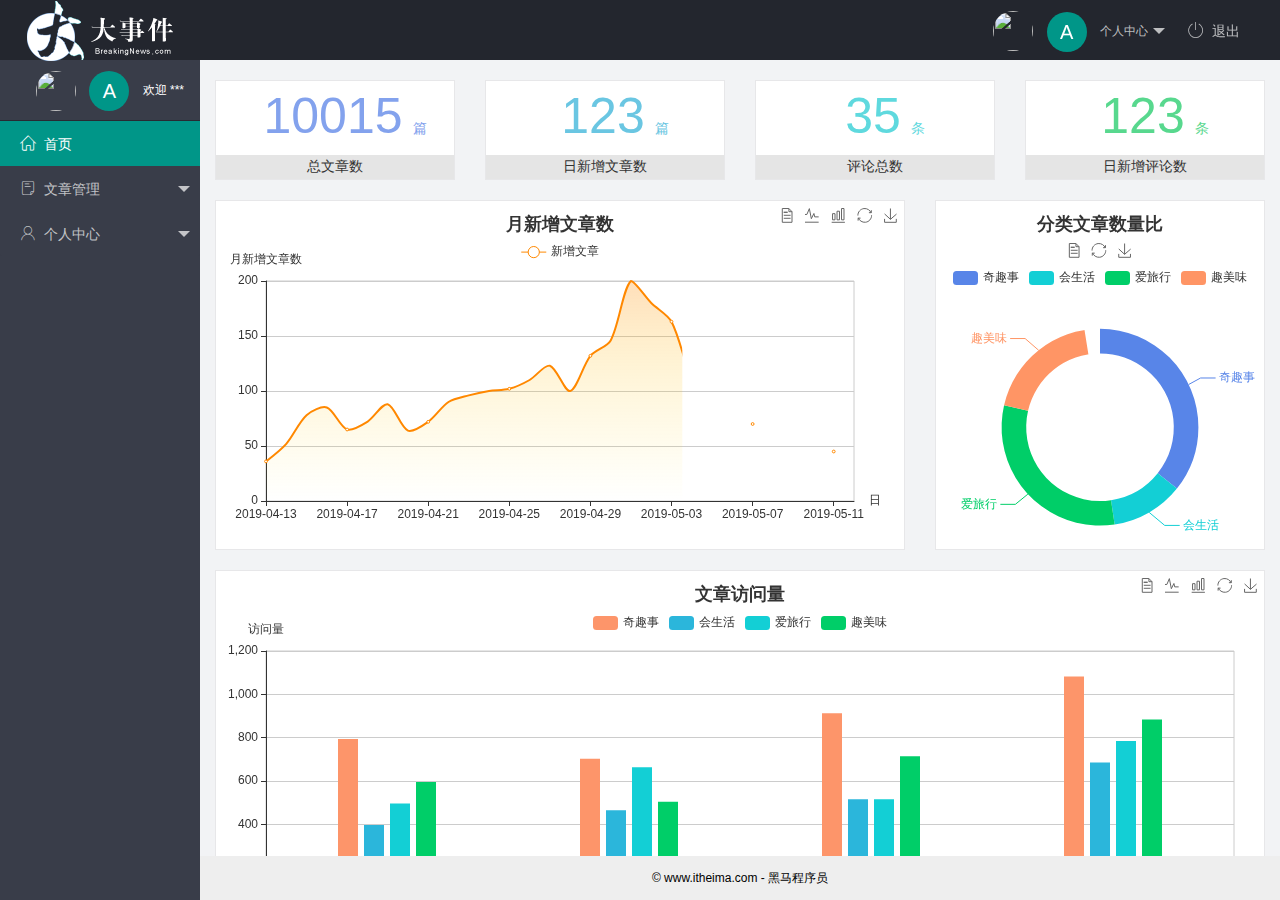
==== commit 313a7312: "完成个人中心功能开发" ====
--- a/index.html
+++ b/index.html
@@ -24,9 +24,9 @@
               个人中心
             </a>
             <dl class="layui-nav-child">
-              <dd><a href="">基本资料</a></dd>
-              <dd><a href="">更换头像</a></dd>
-              <dd><a href="">重置密码</a></dd>
+              <dd><a href="/user/user-info.html" target="fm">基本资料</a></dd>
+              <dd><a href="/user/user-avatar.html" target="fm">更换头像</a></dd>
+              <dd><a href="/user/user-pwd.html" target="fm">重置密码</a></dd>
             </dl>
           </li>
           <li class="layui-nav-item">
@@ -79,17 +79,17 @@
               </a>
               <dl class="layui-nav-child">
                 <dd>
-                  <a href="javascript:;"
+                  <a href="/user/user-info.html" target="fm"
                     ><i class="layui-icon layui-icon-app"></i>基本资料</a
                   >
                 </dd>
                 <dd>
-                  <a href="javascript:;"
+                  <a href="/user/user-avatar.html" target="fm"
                     ><i class="layui-icon layui-icon-app"></i>更换头像</a
                   >
                 </dd>
                 <dd>
-                  <a href="javascript:;"
+                  <a href="/user/user-pwd.html" target="fm"
                     ><i class="layui-icon layui-icon-app"></i>重置密码</a
                   >
                 </dd>
